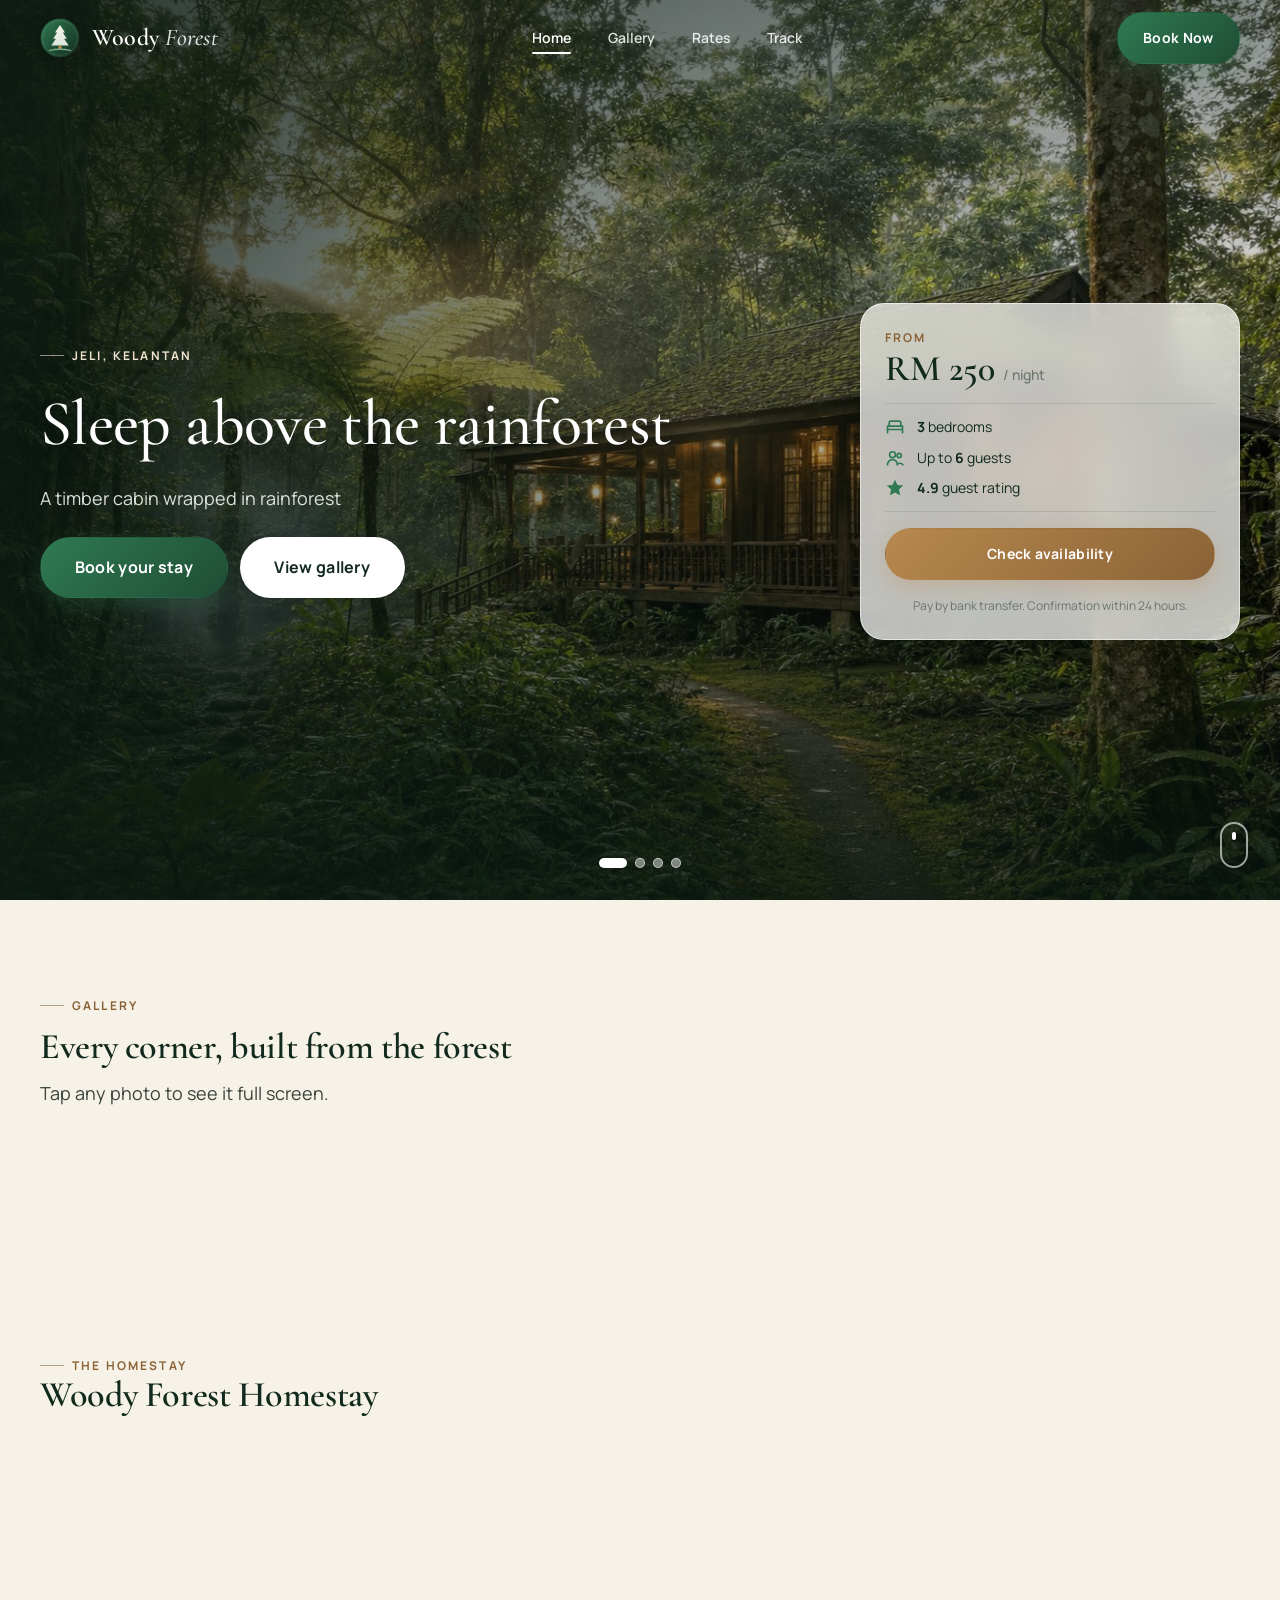
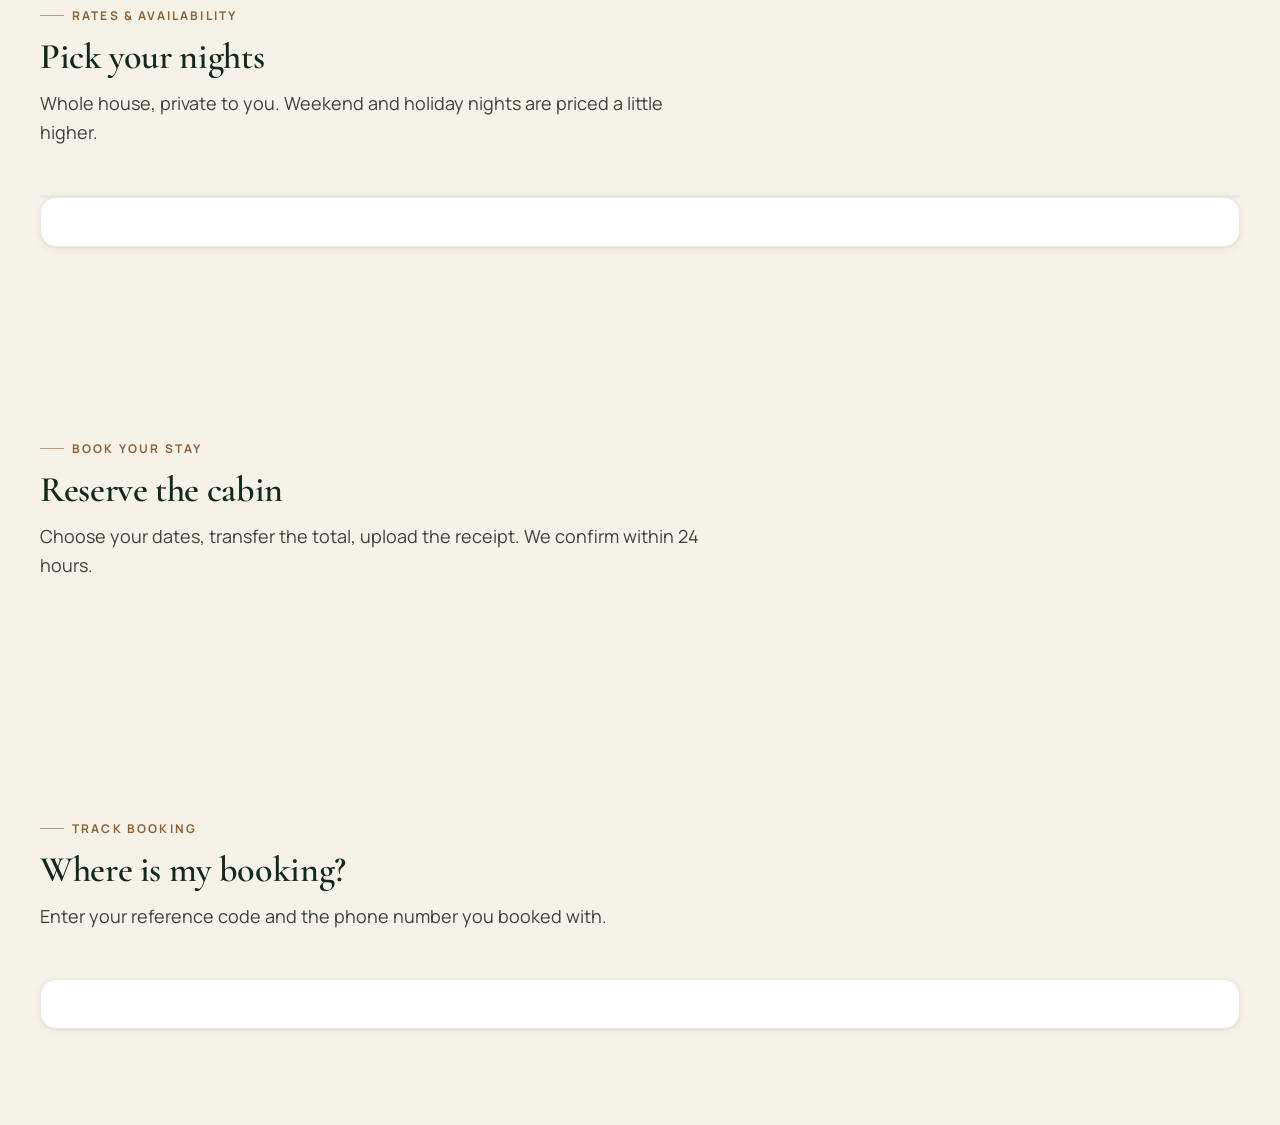
==== index.html @ ec8b4fab "[Phase 3/Task 1] Landing page shell - glass navbar, hero slider with Ken Burns crossfade, floating p" ====
<!DOCTYPE html>
<html lang="en">
<head>
  <meta charset="UTF-8">
  <meta name="viewport" content="width=device-width, initial-scale=1.0, viewport-fit=cover">
  <title>Woody Forest Homestay - A timber cabin wrapped in rainforest</title>
  <meta name="description" content="Private three-bedroom timber homestay in the Kelantan rainforest. Check rates and availability, book online and track your stay.">
  <meta name="theme-color" content="#122a1d">
  <link rel="icon" type="image/svg+xml" href="assets/img/favicon.svg">
  <link rel="preconnect" href="https://fonts.googleapis.com">
  <link rel="preconnect" href="https://fonts.gstatic.com" crossorigin>
  <link href="https://fonts.googleapis.com/css2?family=Cormorant+Garamond:ital,wght@0,500;0,600;0,700;1,500&family=Manrope:wght@400;500;600;700;800&display=swap" rel="stylesheet">
  <link rel="stylesheet" href="css/base.css">
  <link rel="stylesheet" href="css/landing.css">
</head>
<body class="landing">

  <!-- ============================================================ NAVBAR -->
  <header class="nav" id="nav">
    <div class="container nav__inner">
      <a class="brand" href="#home" aria-label="Woody Forest Homestay - home">
        <img class="brand__mark" src="assets/img/logo.svg" alt="" width="40" height="40">
        <span class="brand__text">Woody <em>Forest</em></span>
      </a>
      <nav class="nav__links" aria-label="Primary">
        <a href="#home" class="nav__link is-active">Home</a>
        <a href="#gallery" class="nav__link">Gallery</a>
        <a href="#rates" class="nav__link">Rates</a>
        <a href="#track" class="nav__link">Track</a>
      </nav>
      <a href="#book" class="btn btn--primary nav__cta">Book Now</a>
    </div>
  </header>

  <main>
    <!-- ============================================================ HERO -->
    <section class="hero" id="home">
      <div class="hero__slides" id="heroSlides" aria-hidden="true"></div>
      <div class="hero__shade"></div>

      <div class="container hero__inner">
        <div class="hero__copy">
          <span class="eyebrow eyebrow--light reveal" style="--i:0">Jeli, Kelantan</span>
          <h1 class="display hero__title reveal" style="--i:1" id="heroTitle">Sleep above the rainforest</h1>
          <p class="hero__lead reveal" style="--i:2" id="heroTagline">A timber cabin wrapped in rainforest</p>
          <div class="hero__actions reveal" style="--i:3">
            <a href="#book" class="btn btn--primary btn--lg">Book your stay</a>
            <a href="#gallery" class="btn btn--light btn--lg">View gallery</a>
          </div>
        </div>

        <aside class="price-card glass reveal reveal--right" style="--i:3" aria-label="Rates summary">
          <div class="price-card__top">
            <span class="price-card__from">From</span>
            <div class="price"><span id="priceFrom">RM 250</span> <small>/ night</small></div>
          </div>
          <ul class="price-card__facts">
            <li>
              <svg viewBox="0 0 24 24" fill="none" stroke="currentColor" stroke-width="2" stroke-linecap="round"><path d="M3 11h18M5 11V7a2 2 0 0 1 2-2h10a2 2 0 0 1 2 2v4M3 11v8m18-8v8M3 15h18"/></svg>
              <span><strong id="factBedrooms">3</strong> bedrooms</span>
            </li>
            <li>
              <svg viewBox="0 0 24 24" fill="none" stroke="currentColor" stroke-width="2" stroke-linecap="round"><circle cx="9" cy="8" r="3.5"/><circle cx="17" cy="9" r="2.5"/><path d="M3 20a6 6 0 0 1 12 0M14.5 20a4.5 4.5 0 0 1 7 0"/></svg>
              <span>Up to <strong id="factGuests">6</strong> guests</span>
            </li>
            <li>
              <svg viewBox="0 0 24 24" fill="currentColor"><path d="m12 2 2.9 6.3 6.9.8-5.1 4.7 1.4 6.8L12 17.3 5.9 20.6l1.4-6.8L2.2 9.1l6.9-.8L12 2z"/></svg>
              <span><strong>4.9</strong> guest rating</span>
            </li>
          </ul>
          <a href="#book" class="btn btn--wood btn--block">Check availability</a>
          <p class="price-card__note">Pay by bank transfer. Confirmation within 24 hours.</p>
        </aside>
      </div>

      <div class="hero__dots" id="heroDots" role="tablist" aria-label="Hero photos"></div>
      <a href="#gallery" class="hero__scroll" aria-label="Scroll to gallery">
        <span></span>
      </a>
    </section>

    <!-- ============================================================ GALLERY -->
    <section class="section gallery" id="gallery">
      <div class="container">
        <div class="section-head reveal">
          <span class="eyebrow">Gallery</span>
          <h2 class="h2">Every corner, built from the forest</h2>
          <p class="lead">Tap any photo to see it full screen.</p>
        </div>
        <div class="gallery__grid" id="galleryGrid"></div>
      </div>
    </section>

    <!-- ============================================================ ABOUT -->
    <section class="section about" id="about">
      <div class="container about__inner">
        <div class="about__copy reveal reveal--left">
          <span class="eyebrow">The homestay</span>
          <h2 class="h2" id="aboutTitle">Woody Forest Homestay</h2>
          <p class="lead" id="aboutText"></p>
          <p class="about__address muted" id="aboutAddress"></p>
        </div>
        <ul class="amenities reveal reveal--right" id="amenityList"></ul>
      </div>
    </section>

    <!-- ============================================================ RATES -->
    <section class="section rates" id="rates">
      <div class="container">
        <div class="section-head reveal">
          <span class="eyebrow">Rates &amp; availability</span>
          <h2 class="h2">Pick your nights</h2>
          <p class="lead">Whole house, private to you. Weekend and holiday nights are priced a little higher.</p>
        </div>
        <div class="rates__grid">
          <div class="calendar card reveal" id="calendar"></div>
          <div class="rate-card card card--pad reveal reveal--right" id="rateCard"></div>
        </div>
      </div>
    </section>

    <!-- ============================================================ BOOK -->
    <section class="section book" id="book">
      <div class="container">
        <div class="section-head reveal">
          <span class="eyebrow">Book your stay</span>
          <h2 class="h2">Reserve the cabin</h2>
          <p class="lead">Choose your dates, transfer the total, upload the receipt. We confirm within 24 hours.</p>
        </div>
        <div class="book__grid" id="bookGrid"></div>
      </div>
    </section>

    <!-- ============================================================ TRACK -->
    <section class="section track" id="track">
      <div class="container">
        <div class="section-head reveal">
          <span class="eyebrow">Track booking</span>
          <h2 class="h2">Where is my booking?</h2>
          <p class="lead">Enter your reference code and the phone number you booked with.</p>
        </div>
        <div class="track__panel card card--pad reveal" id="trackPanel"></div>
      </div>
    </section>
  </main>

  <!-- ============================================================ FOOTER -->
  <footer class="footer" id="contact">
    <div class="container footer__inner" id="footerInner"></div>
  </footer>

  <!-- ============================================================ MOBILE BOTTOM NAV -->
  <nav class="bottom-nav" id="bottomNav" aria-label="Mobile">
    <a href="#home" class="bottom-nav__item is-active">
      <svg viewBox="0 0 24 24" fill="none" stroke="currentColor" stroke-width="2" stroke-linecap="round" stroke-linejoin="round"><path d="M3 11.5 12 4l9 7.5V20a1 1 0 0 1-1 1h-5v-6H9v6H4a1 1 0 0 1-1-1z"/></svg>
      <span>Home</span>
    </a>
    <a href="#gallery" class="bottom-nav__item">
      <svg viewBox="0 0 24 24" fill="none" stroke="currentColor" stroke-width="2" stroke-linecap="round" stroke-linejoin="round"><rect x="3" y="4" width="18" height="16" rx="2"/><circle cx="9" cy="10" r="2"/><path d="m21 16-5-5-8 8"/></svg>
      <span>Gallery</span>
    </a>
    <a href="#book" class="bottom-nav__item">
      <svg viewBox="0 0 24 24" fill="none" stroke="currentColor" stroke-width="2" stroke-linecap="round" stroke-linejoin="round"><rect x="3" y="5" width="18" height="16" rx="2"/><path d="M3 10h18M8 3v4m8-4v4"/></svg>
      <span>Book</span>
    </a>
    <a href="#track" class="bottom-nav__item">
      <svg viewBox="0 0 24 24" fill="none" stroke="currentColor" stroke-width="2" stroke-linecap="round" stroke-linejoin="round"><circle cx="11" cy="11" r="7"/><path d="m20 20-3.5-3.5"/></svg>
      <span>Track</span>
    </a>
    <span class="bottom-nav__pill" id="bottomNavPill" aria-hidden="true"></span>
  </nav>

  <!-- ============================================================ LIGHTBOX -->
  <div class="lightbox" id="lightbox" aria-hidden="true">
    <button class="lightbox__close btn btn--icon btn--light" data-lightbox-close aria-label="Close">
      <svg viewBox="0 0 24 24" fill="none" stroke="currentColor" stroke-width="2.2" stroke-linecap="round"><path d="M6 6l12 12M18 6 6 18"/></svg>
    </button>
    <button class="lightbox__nav lightbox__nav--prev" data-lightbox-prev aria-label="Previous photo">
      <svg viewBox="0 0 24 24" fill="none" stroke="currentColor" stroke-width="2.2" stroke-linecap="round"><path d="m15 5-7 7 7 7"/></svg>
    </button>
    <figure class="lightbox__figure">
      <img id="lightboxImg" src="" alt="">
      <figcaption id="lightboxCaption"></figcaption>
    </figure>
    <button class="lightbox__nav lightbox__nav--next" data-lightbox-next aria-label="Next photo">
      <svg viewBox="0 0 24 24" fill="none" stroke="currentColor" stroke-width="2.2" stroke-linecap="round"><path d="m9 5 7 7-7 7"/></svg>
    </button>
  </div>

  <script src="js/ui.js"></script>
  <script src="js/store.js"></script>
  <script src="js/landing.js"></script>
</body>
</html>
---- css/base.css ----
/* ==========================================================================
   Woody Forest Homestay - base.css
   Design tokens, reset, typography, shared components, motion system.
   Loaded by every page before landing.css / admin.css.
   ========================================================================== */

/* --------------------------------------------------------------------------
   1. Tokens
   -------------------------------------------------------------------------- */
:root {
  /* palette */
  --forest-950: #0b1a12;
  --forest-900: #122a1d;
  --forest-800: #183826;
  --forest-700: #1f4d35;
  --forest-500: #2f7a52;
  --forest-300: #5fa57e;
  --moss: #7fa98a;
  --moss-soft: #d9e6dc;
  --wood: #b8894f;
  --wood-dark: #8a6236;
  --wood-soft: #f0e3cf;
  --cream: #f7f2e8;
  --cream-dark: #ece4d3;
  --sand: #fbf8f1;
  --ink: #1b1f1c;
  --ink-soft: #3a423d;
  --muted: #6b7570;
  --line: rgba(27, 31, 28, 0.1);
  --white: #ffffff;

  --success: #2f7a52;
  --success-soft: #dcefe3;
  --warning: #c98a17;
  --warning-soft: #fbefd3;
  --danger: #b9402f;
  --danger-soft: #f8dcd7;
  --info: #3b6fb5;
  --info-soft: #dde8f7;

  /* type */
  --font-display: "Cormorant Garamond", "Times New Roman", serif;
  --font-body: "Manrope", "Segoe UI", system-ui, sans-serif;
  --text-xs: 0.75rem;
  --text-sm: 0.875rem;
  --text-base: 1rem;
  --text-lg: 1.125rem;
  --text-xl: 1.375rem;
  --text-2xl: 1.75rem;
  --text-3xl: 2.25rem;
  --text-4xl: 3rem;
  --text-5xl: 4rem;

  /* spacing + shape */
  --space-1: 0.25rem;
  --space-2: 0.5rem;
  --space-3: 0.75rem;
  --space-4: 1rem;
  --space-5: 1.5rem;
  --space-6: 2rem;
  --space-8: 3rem;
  --space-10: 4rem;
  --space-12: 6rem;
  --radius-sm: 10px;
  --radius: 16px;
  --radius-lg: 24px;
  --radius-pill: 999px;

  /* elevation */
  --shadow-sm: 0 1px 2px rgba(11, 26, 18, 0.06), 0 2px 8px rgba(11, 26, 18, 0.06);
  --shadow-md: 0 4px 12px rgba(11, 26, 18, 0.08), 0 12px 32px rgba(11, 26, 18, 0.1);
  --shadow-lg: 0 12px 24px rgba(11, 26, 18, 0.12), 0 28px 64px rgba(11, 26, 18, 0.16);
  --shadow-glow: 0 0 0 4px rgba(47, 122, 82, 0.18);

  /* motion */
  --ease-out: cubic-bezier(0.22, 1, 0.36, 1);
  --ease-in-out: cubic-bezier(0.65, 0, 0.35, 1);
  --dur-fast: 160ms;
  --dur: 320ms;
  --dur-slow: 640ms;

  /* layout */
  --container: 1200px;
  --nav-h: 76px;
  --bottom-nav-h: 68px;
}

/* --------------------------------------------------------------------------
   2. Reset
   -------------------------------------------------------------------------- */
*,
*::before,
*::after {
  box-sizing: border-box;
}

html {
  -webkit-text-size-adjust: 100%;
  scroll-behavior: smooth;
}

body {
  margin: 0;
  font-family: var(--font-body);
  font-size: var(--text-base);
  line-height: 1.6;
  color: var(--ink);
  background: var(--cream);
  -webkit-font-smoothing: antialiased;
  text-rendering: optimizeLegibility;
}

img,
svg,
video,
canvas {
  display: block;
  max-width: 100%;
}

button,
input,
select,
textarea {
  font: inherit;
  color: inherit;
}

button {
  cursor: pointer;
  background: none;
  border: 0;
  padding: 0;
}

a {
  color: inherit;
  text-decoration: none;
}

ul,
ol {
  margin: 0;
  padding: 0;
  list-style: none;
}

h1,
h2,
h3,
h4,
p {
  margin: 0;
}

:focus-visible {
  outline: 2px solid var(--forest-500);
  outline-offset: 3px;
  border-radius: 4px;
}

::selection {
  background: var(--forest-500);
  color: var(--white);
}

/* --------------------------------------------------------------------------
   3. Typography
   -------------------------------------------------------------------------- */
.display,
.h1,
.h2,
.h3 {
  font-family: var(--font-display);
  font-weight: 600;
  line-height: 1.1;
  letter-spacing: -0.01em;
  color: var(--forest-900);
}

.display {
  font-size: clamp(2.75rem, 6vw, var(--text-5xl));
  font-weight: 500;
}

.h1 {
  font-size: clamp(2.25rem, 4.5vw, var(--text-4xl));
}

.h2 {
  font-size: clamp(1.9rem, 3.2vw, var(--text-3xl));
}

.h3 {
  font-size: var(--text-xl);
}

.eyebrow {
  display: inline-flex;
  align-items: center;
  gap: var(--space-2);
  font-size: var(--text-xs);
  font-weight: 700;
  letter-spacing: 0.18em;
  text-transform: uppercase;
  color: var(--wood-dark);
}

.eyebrow::before {
  content: "";
  width: 24px;
  height: 1px;
  background: currentColor;
  opacity: 0.6;
}

.lead {
  font-size: var(--text-lg);
  color: var(--ink-soft);
  max-width: 60ch;
}

.muted {
  color: var(--muted);
}

.small {
  font-size: var(--text-sm);
}

.price {
  font-family: var(--font-display);
  font-weight: 600;
  font-size: var(--text-3xl);
  line-height: 1;
  color: var(--forest-900);
}

.price small {
  font-family: var(--font-body);
  font-size: var(--text-sm);
  font-weight: 500;
  color: var(--muted);
}

/* --------------------------------------------------------------------------
   4. Layout helpers
   -------------------------------------------------------------------------- */
.container {
  width: min(100% - 2 * var(--space-5), var(--container));
  margin-inline: auto;
}

.section {
  padding-block: clamp(var(--space-10), 9vw, var(--space-12));
}

.section-head {
  display: flex;
  flex-direction: column;
  gap: var(--space-3);
  margin-bottom: var(--space-8);
}

.flex {
  display: flex;
}

.items-center {
  align-items: center;
}

.justify-between {
  justify-content: space-between;
}

.wrap {
  flex-wrap: wrap;
}

.gap-2 {
  gap: var(--space-2);
}

.gap-3 {
  gap: var(--space-3);
}

.gap-4 {
  gap: var(--space-4);
}

.grid {
  display: grid;
}

.stack {
  display: flex;
  flex-direction: column;
  gap: var(--space-4);
}

.mt-2 { margin-top: var(--space-2); }
.mt-4 { margin-top: var(--space-4); }
.mt-6 { margin-top: var(--space-6); }
.mb-4 { margin-bottom: var(--space-4); }
.text-center { text-align: center; }
.hidden { display: none !important; }
.sr-only {
  position: absolute;
  width: 1px;
  height: 1px;
  padding: 0;
  margin: -1px;
  overflow: hidden;
  clip: rect(0, 0, 0, 0);
  white-space: nowrap;
  border: 0;
}

/* --------------------------------------------------------------------------
   5. Surfaces
   -------------------------------------------------------------------------- */
.card {
  background: var(--white);
  border-radius: var(--radius);
  box-shadow: var(--shadow-sm);
  border: 1px solid var(--line);
  transition: transform var(--dur) var(--ease-out), box-shadow var(--dur) var(--ease-out);
}

.card--pad {
  padding: var(--space-5);
}

.card--hover:hover {
  transform: translateY(-4px);
  box-shadow: var(--shadow-md);
}

.glass {
  background: rgba(255, 255, 255, 0.72);
  -webkit-backdrop-filter: blur(18px) saturate(1.4);
  backdrop-filter: blur(18px) saturate(1.4);
  border: 1px solid rgba(255, 255, 255, 0.6);
  box-shadow: var(--shadow-md);
}

.glass--dark {
  background: rgba(11, 26, 18, 0.55);
  border-color: rgba(255, 255, 255, 0.12);
  color: var(--white);
}

.divider {
  height: 1px;
  background: var(--line);
  border: 0;
  margin: var(--space-5) 0;
}

/* --------------------------------------------------------------------------
   6. Buttons
   -------------------------------------------------------------------------- */
.btn {
  position: relative;
  display: inline-flex;
  align-items: center;
  justify-content: center;
  gap: var(--space-2);
  padding: 0.85rem 1.6rem;
  border-radius: var(--radius-pill);
  font-weight: 700;
  font-size: var(--text-sm);
  letter-spacing: 0.02em;
  white-space: nowrap;
  border: 1px solid transparent;
  transition: transform var(--dur-fast) var(--ease-out), box-shadow var(--dur) var(--ease-out),
    background-color var(--dur-fast), color var(--dur-fast), border-color var(--dur-fast);
  overflow: hidden;
}

.btn svg {
  width: 18px;
  height: 18px;
  flex: none;
}

.btn:active {
  transform: scale(0.97);
}

.btn:disabled,
.btn[aria-disabled="true"] {
  opacity: 0.55;
  cursor: not-allowed;
  transform: none;
}

.btn--primary {
  background: linear-gradient(135deg, var(--forest-500), var(--forest-700));
  color: var(--white);
  box-shadow: 0 8px 20px rgba(47, 122, 82, 0.28);
}

.btn--primary::after {
  content: "";
  position: absolute;
  inset: 0;
  background: linear-gradient(120deg, transparent 30%, rgba(255, 255, 255, 0.28) 50%, transparent 70%);
  transform: translateX(-120%);
  transition: transform var(--dur-slow) var(--ease-out);
}

.btn--primary:hover {
  box-shadow: 0 12px 28px rgba(47, 122, 82, 0.38);
  transform: translateY(-1px);
}

.btn--primary:hover::after {
  transform: translateX(120%);
}

.btn--wood {
  background: linear-gradient(135deg, var(--wood), var(--wood-dark));
  color: var(--white);
  box-shadow: 0 8px 20px rgba(184, 137, 79, 0.3);
}

.btn--wood:hover {
  transform: translateY(-1px);
  box-shadow: 0 12px 28px rgba(184, 137, 79, 0.4);
}

.btn--outline {
  border-color: var(--forest-700);
  color: var(--forest-700);
  background: transparent;
}

.btn--outline:hover {
  background: var(--forest-700);
  color: var(--white);
}

.btn--ghost {
  color: var(--forest-900);
  background: transparent;
}

.btn--ghost:hover {
  background: rgba(31, 77, 53, 0.08);
}

.btn--light {
  background: var(--white);
  color: var(--forest-900);
  box-shadow: var(--shadow-sm);
}

.btn--light:hover {
  box-shadow: var(--shadow-md);
  transform: translateY(-1px);
}

.btn--danger {
  background: var(--danger);
  color: var(--white);
}

.btn--danger:hover {
  background: #a0352a;
}

.btn--sm {
  padding: 0.5rem 1rem;
  font-size: var(--text-xs);
}

.btn--lg {
  padding: 1.05rem 2.1rem;
  font-size: var(--text-base);
}

.btn--block {
  width: 100%;
}

.btn--icon {
  width: 42px;
  height: 42px;
  padding: 0;
  border-radius: 50%;
}

/* --------------------------------------------------------------------------
   7. Forms
   -------------------------------------------------------------------------- */
.field {
  display: flex;
  flex-direction: column;
  gap: var(--space-2);
}

.label {
  font-size: var(--text-sm);
  font-weight: 700;
  color: var(--ink-soft);
}

.label .optional {
  font-weight: 500;
  color: var(--muted);
}

.input,
.select,
.textarea {
  width: 100%;
  padding: 0.8rem 1rem;
  border-radius: var(--radius-sm);
  border: 1px solid rgba(27, 31, 28, 0.16);
  background: var(--white);
  transition: border-color var(--dur-fast), box-shadow var(--dur-fast);
}

.input::placeholder,
.textarea::placeholder {
  color: #9aa39e;
}

.input:hover,
.select:hover,
.textarea:hover {
  border-color: rgba(27, 31, 28, 0.3);
}

.input:focus,
.select:focus,
.textarea:focus {
  outline: none;
  border-color: var(--forest-500);
  box-shadow: var(--shadow-glow);
}

.input.is-invalid,
.select.is-invalid,
.textarea.is-invalid {
  border-color: var(--danger);
  box-shadow: 0 0 0 4px rgba(185, 64, 47, 0.14);
}

.select {
  appearance: none;
  background-image: url("data:image/svg+xml,%3Csvg xmlns='http://www.w3.org/2000/svg' width='16' height='16' fill='none' stroke='%236b7570' stroke-width='2' viewBox='0 0 24 24'%3E%3Cpath d='m6 9 6 6 6-6'/%3E%3C/svg%3E");
  background-repeat: no-repeat;
  background-position: right 0.9rem center;
  padding-right: 2.5rem;
}

.textarea {
  min-height: 110px;
  resize: vertical;
}

.hint {
  font-size: var(--text-xs);
  color: var(--muted);
}

.error-text {
  font-size: var(--text-xs);
  color: var(--danger);
  font-weight: 600;
}

.checkbox {
  display: inline-flex;
  align-items: center;
  gap: var(--space-2);
  font-size: var(--text-sm);
  cursor: pointer;
}

.checkbox input {
  width: 18px;
  height: 18px;
  accent-color: var(--forest-500);
}

.form-grid {
  display: grid;
  gap: var(--space-4);
  grid-template-columns: repeat(auto-fit, minmax(220px, 1fr));
}

/* --------------------------------------------------------------------------
   8. Chips, badges, status
   -------------------------------------------------------------------------- */
.chip {
  display: inline-flex;
  align-items: center;
  gap: var(--space-2);
  padding: 0.35rem 0.8rem;
  border-radius: var(--radius-pill);
  font-size: var(--text-xs);
  font-weight: 700;
  letter-spacing: 0.04em;
  background: var(--cream-dark);
  color: var(--ink-soft);
}

.chip svg {
  width: 14px;
  height: 14px;
}

.chip--success { background: var(--success-soft); color: var(--success); }
.chip--warning { background: var(--warning-soft); color: var(--warning); }
.chip--danger  { background: var(--danger-soft);  color: var(--danger); }
.chip--info    { background: var(--info-soft);    color: var(--info); }
.chip--muted   { background: var(--cream-dark);   color: var(--muted); }
.chip--forest  { background: var(--forest-900);   color: var(--white); }

.status {
  display: inline-flex;
  align-items: center;
  gap: 0.4rem;
  padding: 0.3rem 0.7rem;
  border-radius: var(--radius-pill);
  font-size: var(--text-xs);
  font-weight: 700;
  text-transform: uppercase;
  letter-spacing: 0.06em;
}

.status::before {
  content: "";
  width: 7px;
  height: 7px;
  border-radius: 50%;
  background: currentColor;
}

.status--PENDING   { background: var(--warning-soft); color: var(--warning); }
.status--CONFIRMED { background: var(--success-soft); color: var(--success); }
.status--COMPLETED { background: var(--info-soft);    color: var(--info); }
.status--REJECTED  { background: var(--danger-soft);  color: var(--danger); }
.status--CANCELLED { background: var(--cream-dark);   color: var(--muted); }

/* --------------------------------------------------------------------------
   9. Toasts
   -------------------------------------------------------------------------- */
.toast-stack {
  position: fixed;
  left: 50%;
  bottom: calc(var(--space-5) + env(safe-area-inset-bottom));
  transform: translateX(-50%);
  display: flex;
  flex-direction: column;
  gap: var(--space-2);
  z-index: 1000;
  width: min(92vw, 420px);
  pointer-events: none;
}

.toast {
  pointer-events: auto;
  display: flex;
  align-items: center;
  gap: var(--space-3);
  padding: 0.85rem 1.1rem;
  border-radius: var(--radius);
  background: var(--forest-900);
  color: var(--white);
  box-shadow: var(--shadow-lg);
  font-size: var(--text-sm);
  font-weight: 600;
  animation: toast-in var(--dur) var(--ease-out);
}

.toast svg {
  width: 20px;
  height: 20px;
  flex: none;
}

.toast--success { background: var(--forest-700); }
.toast--error   { background: var(--danger); }
.toast--warning { background: var(--warning); }

.toast.is-leaving {
  animation: toast-out var(--dur) var(--ease-in-out) forwards;
}

/* --------------------------------------------------------------------------
   10. Modal
   -------------------------------------------------------------------------- */
.modal-backdrop {
  position: fixed;
  inset: 0;
  z-index: 900;
  display: grid;
  place-items: center;
  padding: var(--space-4);
  background: rgba(11, 26, 18, 0.55);
  -webkit-backdrop-filter: blur(6px);
  backdrop-filter: blur(6px);
  opacity: 0;
  visibility: hidden;
  transition: opacity var(--dur) var(--ease-out), visibility 0s linear var(--dur);
}

.modal-backdrop.is-open {
  opacity: 1;
  visibility: visible;
  transition-delay: 0s;
}

.modal {
  width: min(100%, 640px);
  max-height: min(90vh, 900px);
  overflow: auto;
  background: var(--white);
  border-radius: var(--radius-lg);
  box-shadow: var(--shadow-lg);
  transform: translateY(24px) scale(0.98);
  opacity: 0;
  transition: transform var(--dur) var(--ease-out), opacity var(--dur) var(--ease-out);
}

.modal-backdrop.is-open .modal {
  transform: none;
  opacity: 1;
}

.modal--wide {
  width: min(100%, 880px);
}

.modal__head {
  display: flex;
  align-items: center;
  justify-content: space-between;
  gap: var(--space-4);
  padding: var(--space-5) var(--space-5) var(--space-3);
}

.modal__body {
  padding: 0 var(--space-5) var(--space-5);
}

.modal__foot {
  display: flex;
  flex-wrap: wrap;
  justify-content: flex-end;
  gap: var(--space-3);
  padding: var(--space-4) var(--space-5);
  border-top: 1px solid var(--line);
  background: var(--sand);
  border-radius: 0 0 var(--radius-lg) var(--radius-lg);
}

body.modal-open {
  overflow: hidden;
}

/* --------------------------------------------------------------------------
   11. Tables
   -------------------------------------------------------------------------- */
.table-wrap {
  overflow-x: auto;
  border-radius: var(--radius);
  border: 1px solid var(--line);
  background: var(--white);
}

.table {
  width: 100%;
  border-collapse: collapse;
  font-size: var(--text-sm);
}

.table th,
.table td {
  padding: 0.9rem 1rem;
  text-align: left;
  vertical-align: middle;
}

.table thead th {
  font-size: var(--text-xs);
  font-weight: 700;
  letter-spacing: 0.08em;
  text-transform: uppercase;
  color: var(--muted);
  background: var(--sand);
  border-bottom: 1px solid var(--line);
}

.table tbody tr {
  border-bottom: 1px solid var(--line);
  transition: background-color var(--dur-fast);
}

.table tbody tr:last-child {
  border-bottom: 0;
}

.table tbody tr:hover {
  background: rgba(47, 122, 82, 0.05);
}

.table .num {
  text-align: right;
  font-variant-numeric: tabular-nums;
}

/* --------------------------------------------------------------------------
   12. Empty state + skeleton
   -------------------------------------------------------------------------- */
.empty {
  display: flex;
  flex-direction: column;
  align-items: center;
  gap: var(--space-3);
  padding: var(--space-8) var(--space-4);
  text-align: center;
  color: var(--muted);
}

.empty svg {
  width: 48px;
  height: 48px;
  opacity: 0.5;
}

.skeleton {
  position: relative;
  overflow: hidden;
  background: var(--cream-dark);
  border-radius: var(--radius-sm);
}

.skeleton::after {
  content: "";
  position: absolute;
  inset: 0;
  background: linear-gradient(90deg, transparent, rgba(255, 255, 255, 0.6), transparent);
  animation: shimmer 1.4s infinite;
}

/* --------------------------------------------------------------------------
   13. Motion system
   -------------------------------------------------------------------------- */
@keyframes fade-up {
  from { opacity: 0; transform: translateY(24px); }
  to   { opacity: 1; transform: none; }
}

@keyframes fade-in {
  from { opacity: 0; }
  to   { opacity: 1; }
}

@keyframes scale-in {
  from { opacity: 0; transform: scale(0.92); }
  to   { opacity: 1; transform: none; }
}

@keyframes slide-in-right {
  from { opacity: 0; transform: translateX(32px); }
  to   { opacity: 1; transform: none; }
}

@keyframes ken-burns {
  from { transform: scale(1) translate(0, 0); }
  to   { transform: scale(1.1) translate(-1.5%, -1%); }
}

@keyframes shimmer {
  from { transform: translateX(-100%); }
  to   { transform: translateX(100%); }
}

@keyframes shake {
  0%, 100% { transform: translateX(0); }
  20%      { transform: translateX(-8px); }
  40%      { transform: translateX(8px); }
  60%      { transform: translateX(-5px); }
  80%      { transform: translateX(5px); }
}

@keyframes pop-check {
  0%   { transform: scale(0.4); opacity: 0; }
  60%  { transform: scale(1.15); opacity: 1; }
  100% { transform: scale(1); }
}

@keyframes draw-check {
  to { stroke-dashoffset: 0; }
}

@keyframes float {
  0%, 100% { transform: translateY(0); }
  50%      { transform: translateY(-8px); }
}

@keyframes toast-in {
  from { opacity: 0; transform: translateY(16px) scale(0.96); }
  to   { opacity: 1; transform: none; }
}

@keyframes toast-out {
  to { opacity: 0; transform: translateY(8px) scale(0.96); }
}

@keyframes pulse-ring {
  0%   { box-shadow: 0 0 0 0 rgba(47, 122, 82, 0.45); }
  100% { box-shadow: 0 0 0 14px rgba(47, 122, 82, 0); }
}

/* scroll reveal - add .reveal to any element; ui.js flips .is-visible once in view.
   Stagger siblings with style="--i: n" */
.reveal {
  opacity: 0;
  transform: translateY(28px);
  transition: opacity var(--dur-slow) var(--ease-out), transform var(--dur-slow) var(--ease-out);
  transition-delay: calc(var(--i, 0) * 90ms);
  will-change: opacity, transform;
}

.reveal--left  { transform: translateX(-32px); }
.reveal--right { transform: translateX(32px); }
.reveal--scale { transform: scale(0.94); }

.reveal.is-visible {
  opacity: 1;
  transform: none;
}

.shake {
  animation: shake 420ms var(--ease-in-out);
}

.pop-check {
  animation: pop-check var(--dur-slow) var(--ease-out) both;
}

.float {
  animation: float 5s var(--ease-in-out) infinite;
}

.pulse-ring {
  animation: pulse-ring 1.6s var(--ease-out) infinite;
}

/* view transitions (admin routes, tab panels) */
.view-enter {
  animation: fade-up var(--dur) var(--ease-out) both;
}

/* --------------------------------------------------------------------------
   14. Reduced motion - everything above becomes instant
   -------------------------------------------------------------------------- */
@media (prefers-reduced-motion: reduce) {
  html {
    scroll-behavior: auto;
  }

  *,
  *::before,
  *::after {
    animation-duration: 0.001ms !important;
    animation-iteration-count: 1 !important;
    transition-duration: 0.001ms !important;
    transition-delay: 0ms !important;
  }

  .reveal {
    opacity: 1;
    transform: none;
  }
}
---- css/landing.css ----
/* ==========================================================================
   Woody Forest Homestay - landing.css
   Guest-facing page: navbar, hero, gallery, about, rates, booking, tracker,
   footer, lightbox, mobile bottom navigation.
   ========================================================================== */

body.landing {
  background: var(--cream);
}

/* --------------------------------------------------------------------------
   Navbar - transparent over the hero, glass once scrolled
   -------------------------------------------------------------------------- */
.nav {
  position: fixed;
  inset: 0 0 auto 0;
  z-index: 100;
  height: var(--nav-h);
  display: flex;
  align-items: center;
  color: var(--white);
  transition: background-color var(--dur) var(--ease-out), color var(--dur) var(--ease-out),
    box-shadow var(--dur) var(--ease-out), height var(--dur) var(--ease-out);
}

.nav__inner {
  display: flex;
  align-items: center;
  justify-content: space-between;
  gap: var(--space-5);
}

.nav.is-scrolled {
  height: 64px;
  color: var(--forest-900);
  background: rgba(247, 242, 232, 0.82);
  -webkit-backdrop-filter: blur(18px) saturate(1.4);
  backdrop-filter: blur(18px) saturate(1.4);
  box-shadow: 0 1px 0 rgba(27, 31, 28, 0.06), 0 10px 30px rgba(11, 26, 18, 0.08);
}

.brand {
  display: inline-flex;
  align-items: center;
  gap: var(--space-3);
  font-family: var(--font-display);
  font-size: 1.5rem;
  font-weight: 600;
  letter-spacing: 0.01em;
  line-height: 1;
}

.brand__mark {
  width: 40px;
  height: 40px;
  filter: drop-shadow(0 4px 10px rgba(0, 0, 0, 0.25));
  transition: transform var(--dur) var(--ease-out);
}

.brand:hover .brand__mark {
  transform: rotate(-8deg) scale(1.05);
}

.brand__text em {
  font-style: italic;
  font-weight: 500;
  opacity: 0.85;
}

.nav__links {
  display: flex;
  gap: var(--space-2);
}

.nav__link {
  position: relative;
  padding: 0.5rem 0.9rem;
  font-size: var(--text-sm);
  font-weight: 600;
  opacity: 0.85;
  transition: opacity var(--dur-fast);
}

.nav__link::after {
  content: "";
  position: absolute;
  left: 0.9rem;
  right: 0.9rem;
  bottom: 0.2rem;
  height: 2px;
  border-radius: 2px;
  background: currentColor;
  transform: scaleX(0);
  transform-origin: left;
  transition: transform var(--dur) var(--ease-out);
}

.nav__link:hover,
.nav__link.is-active {
  opacity: 1;
}

.nav__link.is-active::after {
  transform: scaleX(1);
}

.nav__cta {
  flex: none;
}

@media (max-width: 767px) {
  .nav__links,
  .nav__cta {
    display: none;
  }

  .nav {
    height: 64px;
  }
}

/* --------------------------------------------------------------------------
   Hero
   -------------------------------------------------------------------------- */
.hero {
  position: relative;
  min-height: 100svh;
  display: flex;
  align-items: center;
  overflow: hidden;
  background: var(--forest-900);
  color: var(--white);
  isolation: isolate;
}

.hero__slides {
  position: absolute;
  inset: 0;
  z-index: -2;
}

.hero__slide {
  position: absolute;
  inset: 0;
  background-size: cover;
  background-position: center;
  opacity: 0;
  transform: scale(1);
  transition: opacity 1.6s var(--ease-in-out);
}

.hero__slide.is-active {
  opacity: 1;
  animation: ken-burns 9s linear forwards;
}

.hero__shade {
  position: absolute;
  inset: 0;
  z-index: -1;
  background:
    linear-gradient(90deg, rgba(11, 26, 18, 0.82) 0%, rgba(11, 26, 18, 0.45) 45%, rgba(11, 26, 18, 0.15) 100%),
    linear-gradient(180deg, rgba(11, 26, 18, 0.35) 0%, transparent 30%, transparent 70%, rgba(11, 26, 18, 0.65) 100%);
}

.hero__inner {
  display: grid;
  grid-template-columns: minmax(0, 1.4fr) minmax(300px, 380px);
  align-items: center;
  gap: var(--space-8);
  padding-top: calc(var(--nav-h) + var(--space-6));
  padding-bottom: var(--space-10);
}

.hero__copy {
  display: flex;
  flex-direction: column;
  gap: var(--space-5);
  max-width: 640px;
}

.eyebrow--light {
  color: var(--wood-soft);
}

.hero__title {
  color: var(--white);
  text-shadow: 0 6px 30px rgba(0, 0, 0, 0.35);
}

.hero__lead {
  font-size: var(--text-lg);
  color: rgba(255, 255, 255, 0.85);
  max-width: 48ch;
}

.hero__actions {
  display: flex;
  flex-wrap: wrap;
  gap: var(--space-3);
}

/* floating price card */
.price-card {
  border-radius: var(--radius-lg);
  padding: var(--space-5);
  color: var(--forest-900);
  display: flex;
  flex-direction: column;
  gap: var(--space-4);
  animation: float 7s var(--ease-in-out) infinite;
}

.price-card__top {
  display: flex;
  flex-direction: column;
  gap: var(--space-1);
}

.price-card__from {
  font-size: var(--text-xs);
  font-weight: 700;
  letter-spacing: 0.16em;
  text-transform: uppercase;
  color: var(--wood-dark);
}

.price-card__facts {
  display: flex;
  flex-direction: column;
  gap: var(--space-2);
  padding: var(--space-3) 0;
  border-top: 1px solid var(--line);
  border-bottom: 1px solid var(--line);
  font-size: var(--text-sm);
}

.price-card__facts li {
  display: flex;
  align-items: center;
  gap: var(--space-3);
}

.price-card__facts svg {
  width: 20px;
  height: 20px;
  color: var(--forest-500);
  flex: none;
}

.price-card__note {
  font-size: var(--text-xs);
  color: var(--muted);
  text-align: center;
}

/* dots + scroll cue */
.hero__dots {
  position: absolute;
  left: 50%;
  bottom: var(--space-6);
  transform: translateX(-50%);
  display: flex;
  gap: var(--space-2);
  z-index: 2;
}

.hero__dot {
  width: 10px;
  height: 10px;
  border-radius: 50%;
  background: rgba(255, 255, 255, 0.45);
  border: 1px solid rgba(255, 255, 255, 0.6);
  transition: transform var(--dur) var(--ease-out), background-color var(--dur), width var(--dur) var(--ease-out);
}

.hero__dot.is-active {
  width: 28px;
  border-radius: var(--radius-pill);
  background: var(--white);
}

.hero__scroll {
  position: absolute;
  right: var(--space-6);
  bottom: var(--space-6);
  width: 28px;
  height: 46px;
  border: 2px solid rgba(255, 255, 255, 0.6);
  border-radius: 16px;
  display: flex;
  justify-content: center;
  padding-top: 8px;
}

.hero__scroll span {
  width: 4px;
  height: 8px;
  border-radius: 2px;
  background: var(--white);
  animation: scroll-cue 1.8s var(--ease-in-out) infinite;
}

@keyframes scroll-cue {
  0%   { transform: translateY(0); opacity: 1; }
  70%  { transform: translateY(14px); opacity: 0; }
  100% { transform: translateY(0); opacity: 0; }
}

@media (max-width: 991px) {
  .hero__inner {
    grid-template-columns: 1fr;
    gap: var(--space-6);
  }

  .price-card {
    max-width: 440px;
    animation: none;
  }

  .hero__scroll {
    display: none;
  }
}

@media (max-width: 767px) {
  .hero {
    min-height: auto;
    padding-bottom: var(--space-6);
  }

  .hero__inner {
    padding-top: calc(64px + var(--space-6));
    padding-bottom: var(--space-8);
  }

  .hero__actions .btn {
    flex: 1 1 auto;
  }

  .price-card {
    max-width: none;
  }

  .hero__dots {
    bottom: var(--space-3);
  }
}

/* --------------------------------------------------------------------------
   Gallery (styled in Phase 3 / Task 2)
   -------------------------------------------------------------------------- */

/* --------------------------------------------------------------------------
   Lightbox (behaviour in Phase 3 / Task 2)
   -------------------------------------------------------------------------- */
.lightbox {
  position: fixed;
  inset: 0;
  z-index: 950;
  display: grid;
  place-items: center;
  background: rgba(11, 26, 18, 0.92);
  opacity: 0;
  visibility: hidden;
  transition: opacity var(--dur) var(--ease-out), visibility 0s linear var(--dur);
}

.lightbox.is-open {
  opacity: 1;
  visibility: visible;
  transition-delay: 0s;
}

/* --------------------------------------------------------------------------
   Mobile bottom navigation (behaviour in Phase 4)
   -------------------------------------------------------------------------- */
.bottom-nav {
  display: none;
}

@media (max-width: 767px) {
  .bottom-nav {
    position: fixed;
    left: var(--space-3);
    right: var(--space-3);
    bottom: calc(var(--space-3) + env(safe-area-inset-bottom));
    z-index: 100;
    height: var(--bottom-nav-h);
    display: grid;
    grid-template-columns: repeat(4, 1fr);
    align-items: center;
    padding: 6px;
    border-radius: var(--radius-lg);
    background: rgba(18, 42, 29, 0.92);
    -webkit-backdrop-filter: blur(18px);
    backdrop-filter: blur(18px);
    box-shadow: var(--shadow-lg);
    color: rgba(255, 255, 255, 0.7);
  }

  .bottom-nav__item {
    position: relative;
    z-index: 1;
    display: flex;
    flex-direction: column;
    align-items: center;
    gap: 3px;
    height: 100%;
    justify-content: center;
    font-size: 0.68rem;
    font-weight: 700;
    letter-spacing: 0.04em;
    transition: color var(--dur-fast);
  }

  .bottom-nav__item svg {
    width: 22px;
    height: 22px;
  }

  .bottom-nav__item.is-active {
    color: var(--white);
  }

  .bottom-nav__pill {
    position: absolute;
    top: 6px;
    bottom: 6px;
    left: 6px;
    width: calc((100% - 12px) / 4);
    border-radius: 18px;
    background: var(--forest-500);
    transition: transform var(--dur) var(--ease-out);
  }

  body.landing {
    padding-bottom: calc(var(--bottom-nav-h) + var(--space-6));
  }
}
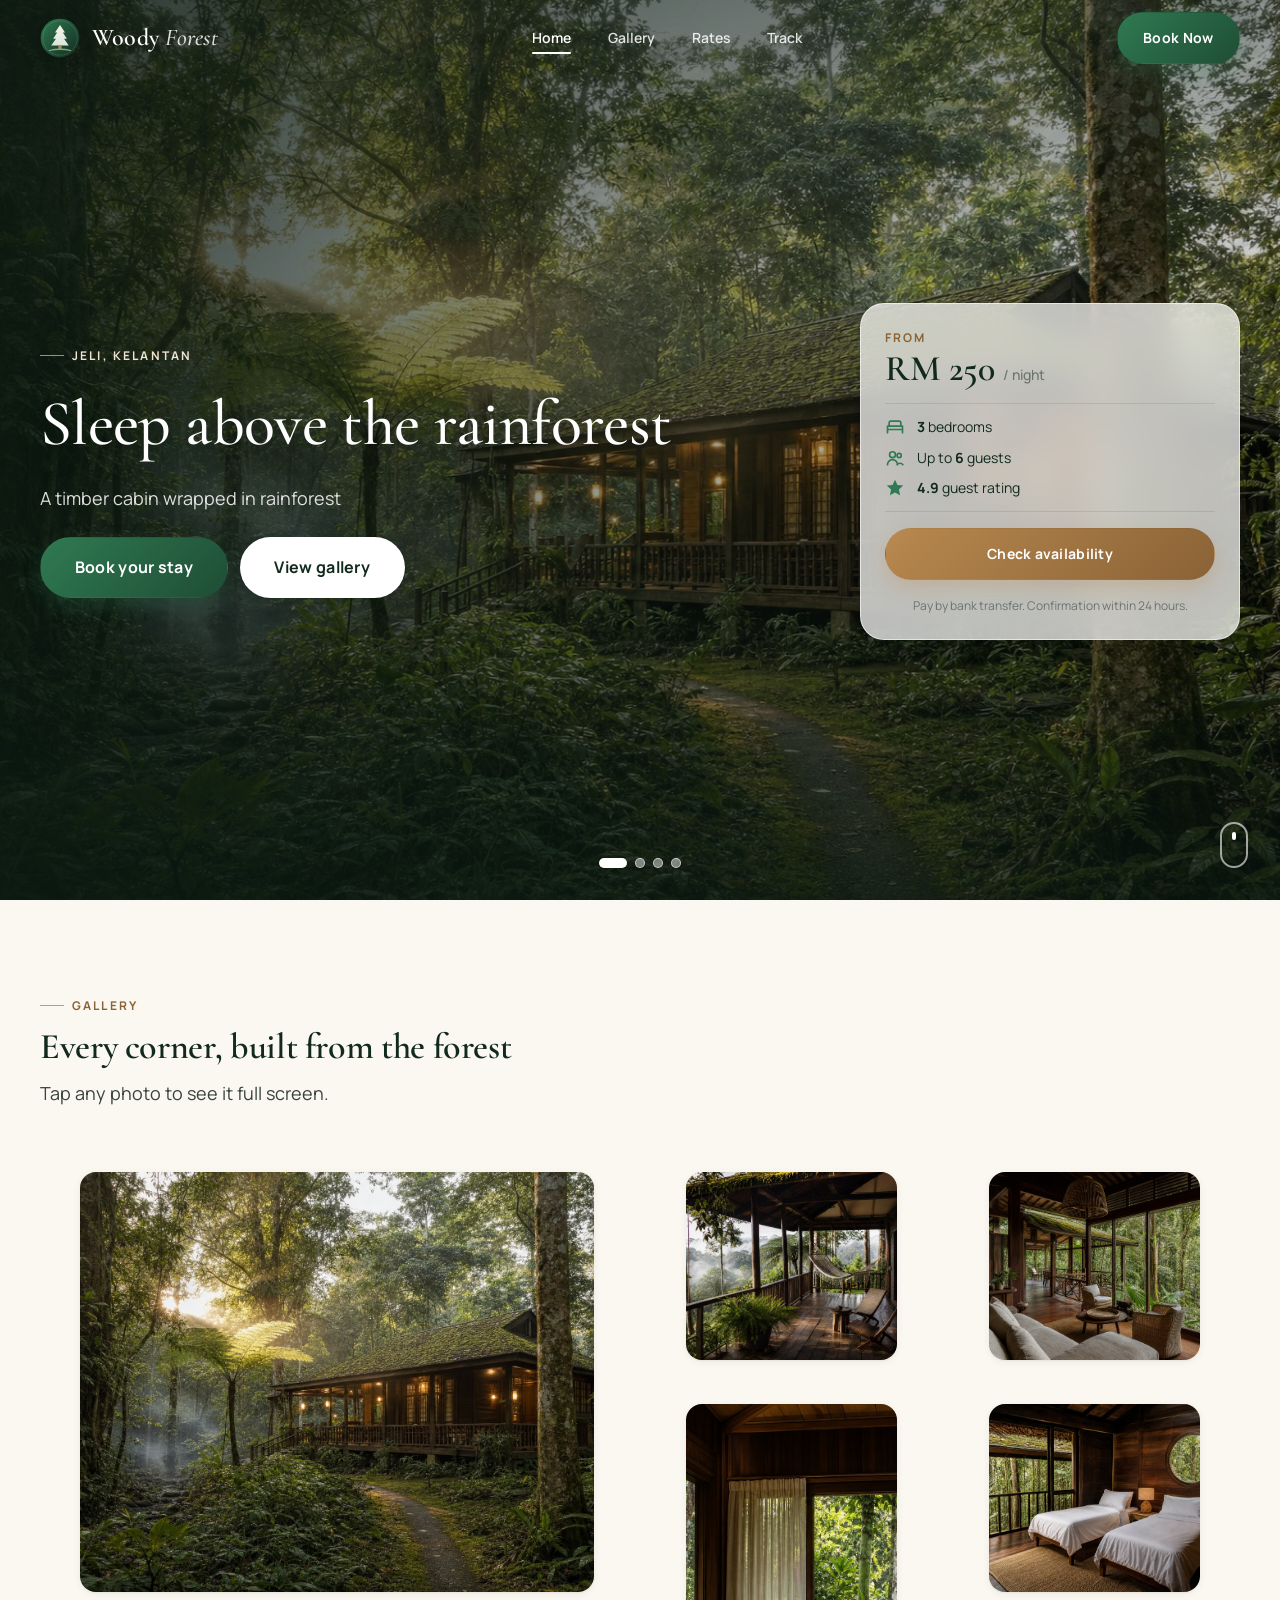
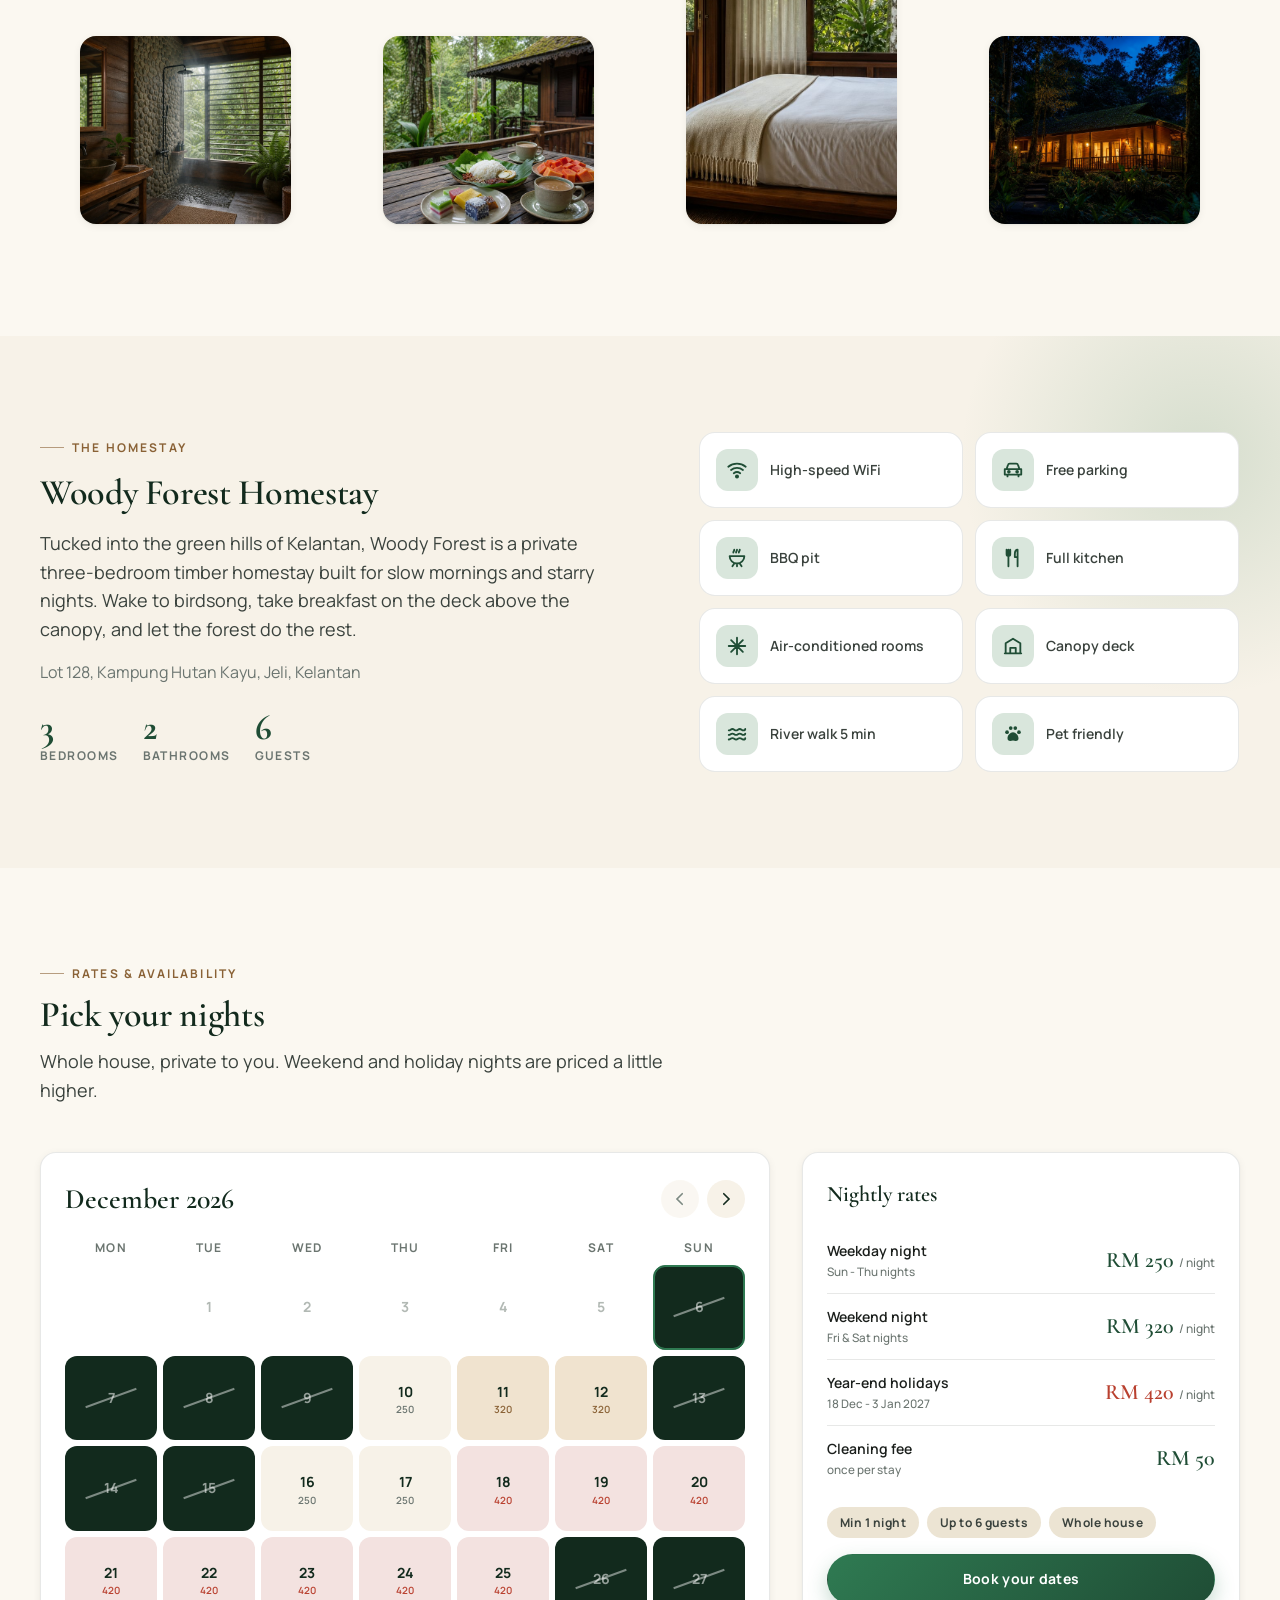
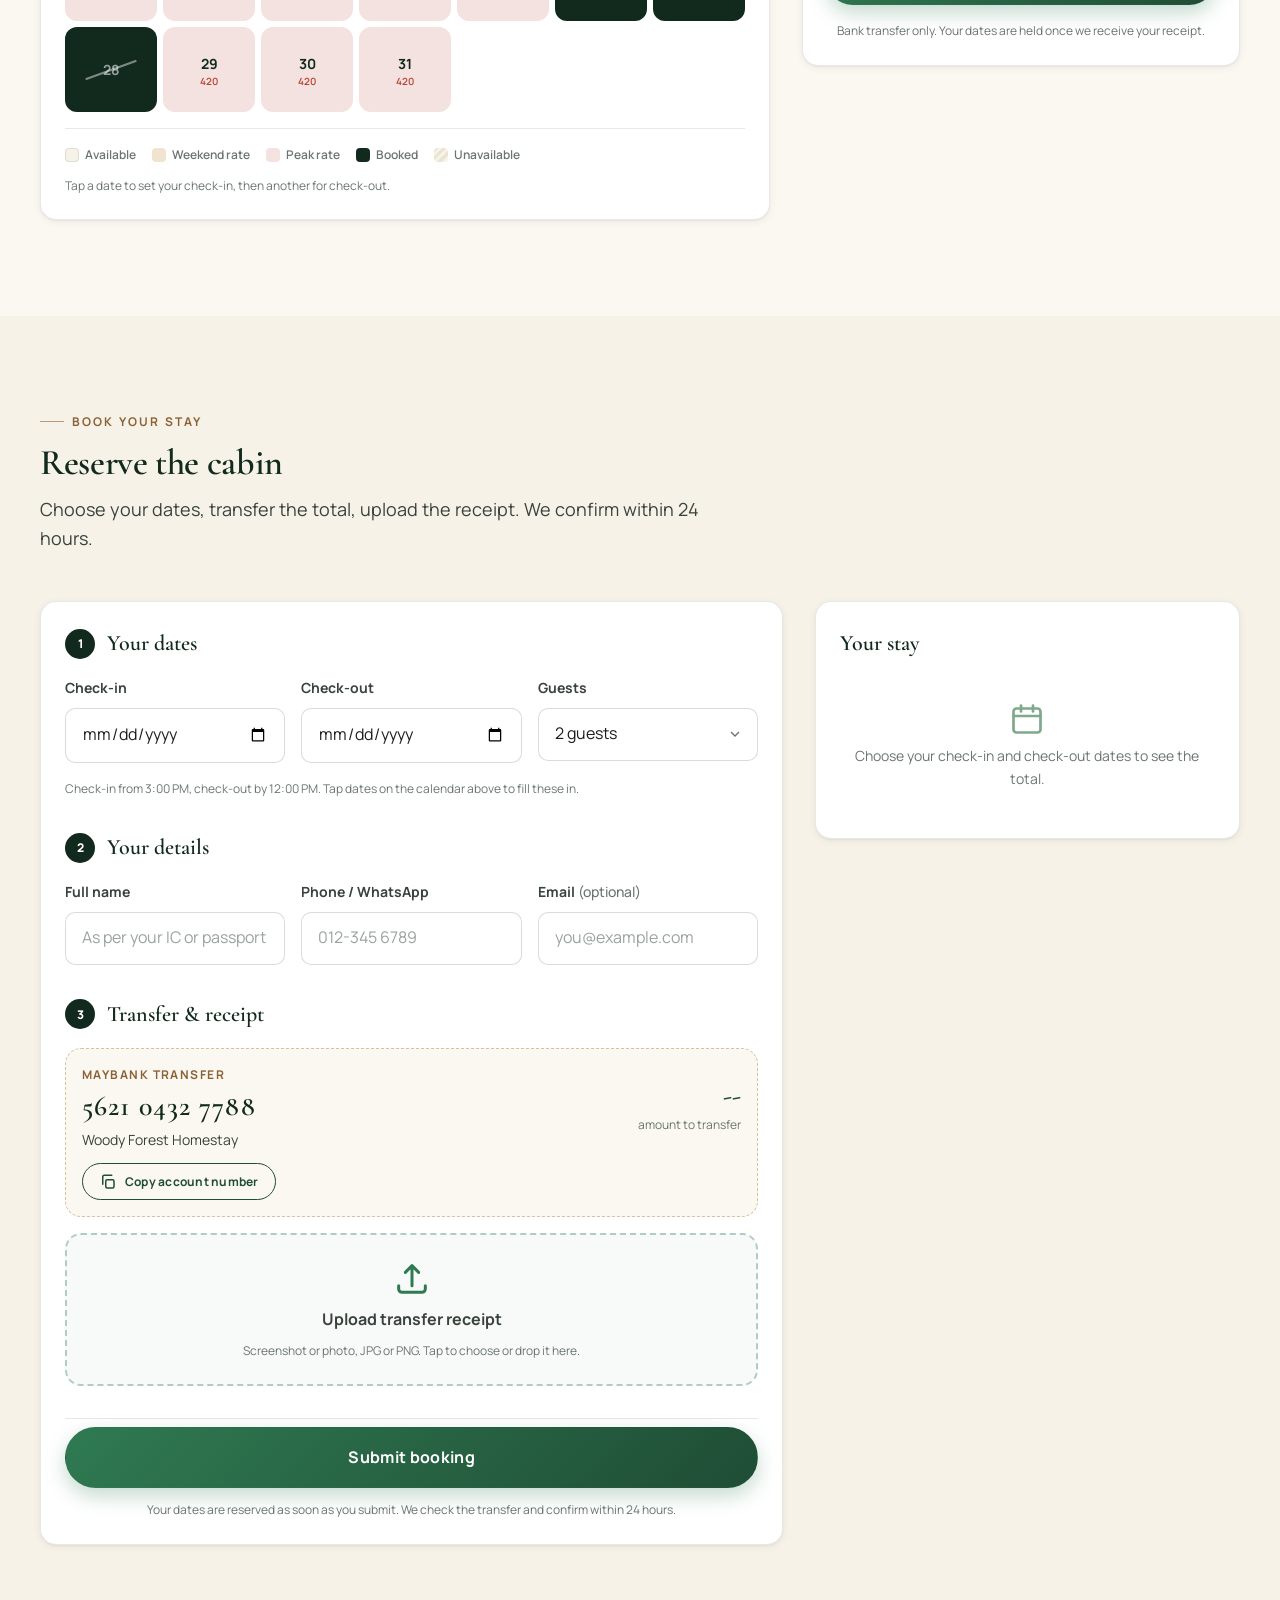
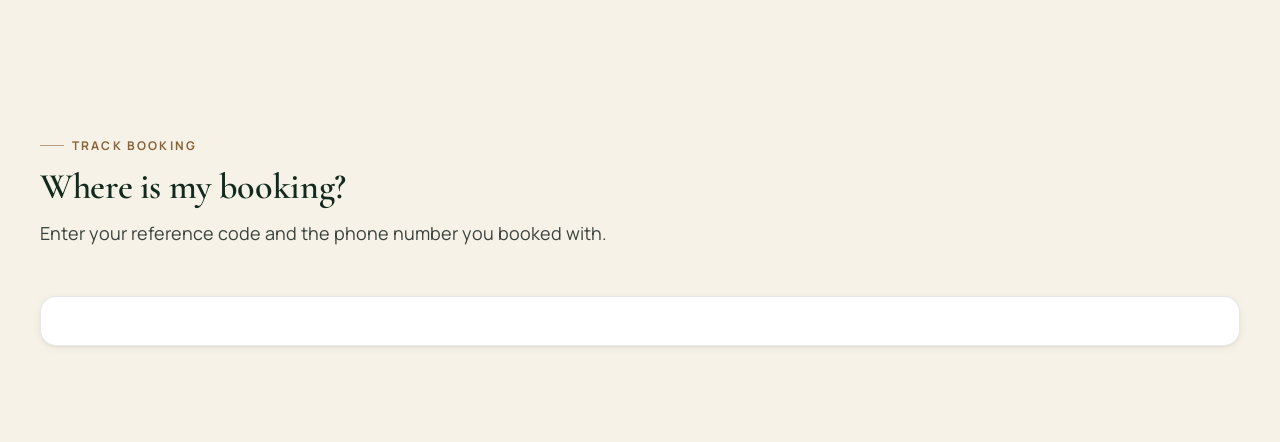
==== commit 15faf1e2: "[Phase 3/Task 4] Booking form with live quote, receipt upload and animated success state === TECHNIC" ====
--- a/index.html
+++ b/index.html
@@ -127,7 +127,76 @@
           <h2 class="h2">Reserve the cabin</h2>
           <p class="lead">Choose your dates, transfer the total, upload the receipt. We confirm within 24 hours.</p>
         </div>
-        <div class="book__grid" id="bookGrid"></div>
+        <div class="book__grid" id="bookGrid">
+          <form class="book-form card card--pad reveal" id="bookingForm" novalidate>
+            <div class="form-section">
+              <h3 class="form-section__title"><span class="form-section__step">1</span> Your dates</h3>
+              <div class="form-grid">
+                <div class="field">
+                  <label class="label" for="checkIn">Check-in</label>
+                  <input class="input" type="date" id="checkIn" name="checkIn" required>
+                </div>
+                <div class="field">
+                  <label class="label" for="checkOut">Check-out</label>
+                  <input class="input" type="date" id="checkOut" name="checkOut" required>
+                </div>
+                <div class="field">
+                  <label class="label" for="guests">Guests</label>
+                  <select class="select" id="guests" name="guests"></select>
+                </div>
+              </div>
+              <p class="hint">Check-in from 3:00 PM, check-out by 12:00 PM. Tap dates on the calendar above to fill these in.</p>
+            </div>
+
+            <div class="form-section">
+              <h3 class="form-section__title"><span class="form-section__step">2</span> Your details</h3>
+              <div class="form-grid">
+                <div class="field">
+                  <label class="label" for="guestName">Full name</label>
+                  <input class="input" type="text" id="guestName" name="name" placeholder="As per your IC or passport" autocomplete="name" required>
+                </div>
+                <div class="field">
+                  <label class="label" for="guestPhone">Phone / WhatsApp</label>
+                  <input class="input" type="tel" id="guestPhone" name="phone" placeholder="012-345 6789" autocomplete="tel" required>
+                </div>
+                <div class="field">
+                  <label class="label" for="guestEmail">Email <span class="optional">(optional)</span></label>
+                  <input class="input" type="email" id="guestEmail" name="email" placeholder="you@example.com" autocomplete="email">
+                </div>
+              </div>
+            </div>
+
+            <div class="form-section">
+              <h3 class="form-section__title"><span class="form-section__step">3</span> Transfer &amp; receipt</h3>
+              <div class="bank-box" id="bankBox"></div>
+              <div class="dropzone" id="dropzone" tabindex="0" role="button" aria-label="Upload your bank transfer receipt">
+                <input type="file" id="receiptFile" accept="image/*" class="sr-only">
+                <div class="dropzone__idle" id="dropzoneIdle">
+                  <svg viewBox="0 0 24 24" fill="none" stroke="currentColor" stroke-width="1.8" stroke-linecap="round" stroke-linejoin="round"><path d="M12 16V4m0 0 4 4m-4-4-4 4M4 16v2a2 2 0 0 0 2 2h12a2 2 0 0 0 2-2v-2"/></svg>
+                  <strong>Upload transfer receipt</strong>
+                  <span>Screenshot or photo, JPG or PNG. Tap to choose or drop it here.</span>
+                </div>
+                <div class="dropzone__preview hidden" id="dropzonePreview">
+                  <img id="receiptPreview" src="" alt="Your uploaded receipt">
+                  <div class="dropzone__meta">
+                    <strong>Receipt attached</strong>
+                    <span id="receiptName"></span>
+                    <button type="button" class="btn btn--ghost btn--sm" id="receiptRemove">Remove</button>
+                  </div>
+                </div>
+              </div>
+            </div>
+
+            <div class="book-form__foot">
+              <button type="submit" class="btn btn--primary btn--lg btn--block" id="bookSubmit">Submit booking</button>
+              <p class="hint text-center">Your dates are reserved as soon as you submit. We check the transfer and confirm within 24 hours.</p>
+            </div>
+          </form>
+
+          <aside class="summary card card--pad reveal reveal--right" id="summary" aria-live="polite"></aside>
+
+          <div class="success card card--pad hidden" id="bookingSuccess"></div>
+        </div>
       </div>
     </section>
 
--- a/css/landing.css
+++ b/css/landing.css
@@ -348,11 +348,221 @@
 }
 
 /* --------------------------------------------------------------------------
-   Gallery (styled in Phase 3 / Task 2)
+   Gallery
    -------------------------------------------------------------------------- */
+.gallery {
+  background: var(--sand);
+}
+
+.gallery__grid {
+  display: grid;
+  grid-template-columns: repeat(4, 1fr);
+  grid-auto-rows: 220px;
+  gap: var(--space-3);
+}
+
+.gallery__item {
+  position: relative;
+  overflow: hidden;
+  border-radius: var(--radius);
+  background: var(--cream-dark);
+  cursor: zoom-in;
+  box-shadow: var(--shadow-sm);
+  transition: transform var(--dur) var(--ease-out), box-shadow var(--dur) var(--ease-out);
+}
+
+.gallery__item:nth-child(1) {
+  grid-column: span 2;
+  grid-row: span 2;
+}
+
+.gallery__item:nth-child(4) {
+  grid-row: span 2;
+}
+
+.gallery__item img {
+  width: 100%;
+  height: 100%;
+  object-fit: cover;
+  transition: transform 1.2s var(--ease-out);
+}
+
+.gallery__item:hover {
+  transform: translateY(-4px);
+  box-shadow: var(--shadow-md);
+}
+
+.gallery__item:hover img {
+  transform: scale(1.06);
+}
+
+.gallery__caption {
+  position: absolute;
+  inset: auto 0 0 0;
+  padding: var(--space-5) var(--space-4) var(--space-3);
+  font-size: var(--text-sm);
+  font-weight: 600;
+  color: var(--white);
+  background: linear-gradient(180deg, transparent, rgba(11, 26, 18, 0.75));
+  transform: translateY(12px);
+  opacity: 0;
+  transition: transform var(--dur) var(--ease-out), opacity var(--dur) var(--ease-out);
+}
+
+.gallery__item:hover .gallery__caption,
+.gallery__item:focus-visible .gallery__caption {
+  transform: none;
+  opacity: 1;
+}
+
+@media (max-width: 991px) {
+  .gallery__grid {
+    grid-template-columns: repeat(3, 1fr);
+    grid-auto-rows: 190px;
+  }
+
+  .gallery__item:nth-child(4) {
+    grid-row: auto;
+  }
+}
+
+@media (max-width: 767px) {
+  .gallery__grid {
+    grid-template-columns: repeat(2, 1fr);
+    grid-auto-rows: 150px;
+    gap: var(--space-2);
+  }
+
+  .gallery__item:nth-child(1) {
+    grid-column: span 2;
+    grid-row: span 1;
+  }
+
+  .gallery__caption {
+    opacity: 1;
+    transform: none;
+    padding: var(--space-4) var(--space-3) var(--space-2);
+    font-size: var(--text-xs);
+  }
+}
 
 /* --------------------------------------------------------------------------
-   Lightbox (behaviour in Phase 3 / Task 2)
+   About + amenities
+   -------------------------------------------------------------------------- */
+.about {
+  position: relative;
+  overflow: hidden;
+}
+
+.about::before {
+  content: "";
+  position: absolute;
+  width: 520px;
+  height: 520px;
+  right: -180px;
+  top: -140px;
+  border-radius: 50%;
+  background: radial-gradient(circle, rgba(127, 169, 138, 0.28), transparent 65%);
+  pointer-events: none;
+}
+
+.about__inner {
+  display: grid;
+  grid-template-columns: minmax(0, 1.1fr) minmax(0, 1fr);
+  gap: var(--space-10);
+  align-items: center;
+}
+
+.about__copy {
+  display: flex;
+  flex-direction: column;
+  gap: var(--space-4);
+}
+
+.about__facts {
+  display: flex;
+  flex-wrap: wrap;
+  gap: var(--space-5);
+  padding-top: var(--space-2);
+}
+
+.about__fact {
+  display: flex;
+  flex-direction: column;
+}
+
+.about__fact strong {
+  font-family: var(--font-display);
+  font-size: var(--text-3xl);
+  line-height: 1;
+  color: var(--forest-700);
+}
+
+.about__fact span {
+  font-size: var(--text-xs);
+  font-weight: 700;
+  letter-spacing: 0.12em;
+  text-transform: uppercase;
+  color: var(--muted);
+}
+
+.amenities {
+  display: grid;
+  grid-template-columns: repeat(2, 1fr);
+  gap: var(--space-3);
+}
+
+.amenity {
+  display: flex;
+  align-items: center;
+  gap: var(--space-3);
+  padding: var(--space-4);
+  border-radius: var(--radius);
+  background: var(--white);
+  border: 1px solid var(--line);
+  font-size: var(--text-sm);
+  font-weight: 600;
+  color: var(--ink-soft);
+  transition: transform var(--dur) var(--ease-out), box-shadow var(--dur) var(--ease-out), border-color var(--dur-fast);
+}
+
+.amenity:hover {
+  transform: translateY(-3px);
+  box-shadow: var(--shadow-md);
+  border-color: var(--moss);
+}
+
+.amenity__icon {
+  display: grid;
+  place-items: center;
+  width: 42px;
+  height: 42px;
+  flex: none;
+  border-radius: 12px;
+  background: var(--moss-soft);
+  color: var(--forest-700);
+}
+
+.amenity__icon svg {
+  width: 22px;
+  height: 22px;
+}
+
+@media (max-width: 991px) {
+  .about__inner {
+    grid-template-columns: 1fr;
+    gap: var(--space-8);
+  }
+}
+
+@media (max-width: 480px) {
+  .amenities {
+    grid-template-columns: 1fr;
+  }
+}
+
+/* --------------------------------------------------------------------------
+   Lightbox
    -------------------------------------------------------------------------- */
 .lightbox {
   position: fixed;
@@ -360,7 +570,8 @@
   z-index: 950;
   display: grid;
   place-items: center;
-  background: rgba(11, 26, 18, 0.92);
+  padding: var(--space-4);
+  background: rgba(11, 26, 18, 0.96);
   opacity: 0;
   visibility: hidden;
   transition: opacity var(--dur) var(--ease-out), visibility 0s linear var(--dur);
@@ -370,6 +581,821 @@
   opacity: 1;
   visibility: visible;
   transition-delay: 0s;
+}
+
+.lightbox__figure {
+  margin: 0;
+  max-width: min(1200px, 100%);
+  display: flex;
+  flex-direction: column;
+  align-items: center;
+  gap: var(--space-3);
+  transform: scale(0.96);
+  opacity: 0;
+  transition: transform var(--dur-slow) var(--ease-out), opacity var(--dur-slow) var(--ease-out);
+}
+
+.lightbox.is-open .lightbox__figure {
+  transform: none;
+  opacity: 1;
+}
+
+.lightbox__figure img {
+  max-height: 80vh;
+  max-width: 100%;
+  border-radius: var(--radius);
+  box-shadow: var(--shadow-lg);
+  object-fit: contain;
+}
+
+.lightbox__figure figcaption {
+  color: rgba(255, 255, 255, 0.8);
+  font-size: var(--text-sm);
+  font-weight: 600;
+  letter-spacing: 0.04em;
+}
+
+.lightbox__close {
+  position: absolute;
+  top: var(--space-4);
+  right: var(--space-4);
+}
+
+.lightbox__nav {
+  position: absolute;
+  top: 50%;
+  transform: translateY(-50%);
+  width: 52px;
+  height: 52px;
+  border-radius: 50%;
+  display: grid;
+  place-items: center;
+  color: var(--white);
+  background: rgba(255, 255, 255, 0.12);
+  border: 1px solid rgba(255, 255, 255, 0.25);
+  transition: background-color var(--dur-fast), transform var(--dur-fast) var(--ease-out);
+}
+
+.lightbox__nav svg {
+  width: 24px;
+  height: 24px;
+}
+
+.lightbox__nav:hover {
+  background: rgba(255, 255, 255, 0.24);
+  transform: translateY(-50%) scale(1.06);
+}
+
+.lightbox__nav--prev { left: var(--space-4); }
+.lightbox__nav--next { right: var(--space-4); }
+
+@media (max-width: 767px) {
+  .lightbox__nav {
+    top: auto;
+    bottom: var(--space-5);
+    transform: none;
+    width: 46px;
+    height: 46px;
+  }
+
+  .lightbox__nav:hover {
+    transform: scale(1.06);
+  }
+
+  .lightbox__nav--prev { left: var(--space-5); }
+  .lightbox__nav--next { right: var(--space-5); }
+
+  .lightbox__figure img {
+    max-height: 70vh;
+  }
+}
+
+/* --------------------------------------------------------------------------
+   Rates + availability calendar
+   -------------------------------------------------------------------------- */
+.rates {
+  background: var(--sand);
+}
+
+.rates__grid {
+  display: grid;
+  grid-template-columns: minmax(0, 1.25fr) minmax(300px, 0.75fr);
+  gap: var(--space-6);
+  align-items: start;
+}
+
+.calendar {
+  padding: var(--space-5);
+}
+
+.calendar__head {
+  display: flex;
+  align-items: center;
+  justify-content: space-between;
+  margin-bottom: var(--space-4);
+}
+
+.calendar__title {
+  font-family: var(--font-display);
+  font-size: var(--text-2xl);
+  font-weight: 600;
+  color: var(--forest-900);
+}
+
+.calendar__nav {
+  display: flex;
+  gap: var(--space-2);
+}
+
+.calendar__nav .btn--icon {
+  width: 38px;
+  height: 38px;
+  background: var(--cream);
+  color: var(--forest-900);
+}
+
+.calendar__nav .btn--icon:hover:not(:disabled) {
+  background: var(--moss-soft);
+}
+
+.calendar__weekdays,
+.calendar__days {
+  display: grid;
+  grid-template-columns: repeat(7, 1fr);
+  gap: 6px;
+}
+
+.calendar__weekdays span {
+  text-align: center;
+  font-size: var(--text-xs);
+  font-weight: 700;
+  letter-spacing: 0.1em;
+  text-transform: uppercase;
+  color: var(--muted);
+  padding-bottom: var(--space-2);
+}
+
+.day {
+  position: relative;
+  aspect-ratio: 1 / 0.92;
+  border-radius: 12px;
+  display: flex;
+  flex-direction: column;
+  align-items: center;
+  justify-content: center;
+  gap: 2px;
+  font-weight: 700;
+  font-size: var(--text-sm);
+  color: var(--forest-900);
+  background: var(--cream);
+  border: 1px solid transparent;
+  transition: transform var(--dur-fast) var(--ease-out), background-color var(--dur-fast), box-shadow var(--dur-fast), border-color var(--dur-fast);
+}
+
+.day small {
+  font-size: 0.62rem;
+  font-weight: 600;
+  color: var(--muted);
+  line-height: 1;
+}
+
+.day--empty {
+  background: transparent;
+  pointer-events: none;
+}
+
+.day--free {
+  cursor: pointer;
+}
+
+.day--free:hover {
+  transform: translateY(-2px);
+  box-shadow: var(--shadow-sm);
+  border-color: var(--moss);
+  background: var(--white);
+}
+
+.day--weekend {
+  background: var(--wood-soft);
+}
+
+.day--weekend small {
+  color: var(--wood-dark);
+}
+
+.day--peak {
+  background: #f3e2e0;
+}
+
+.day--peak small {
+  color: var(--danger);
+}
+
+.day--past {
+  color: #b2b9b4;
+  background: transparent;
+  cursor: default;
+}
+
+.day--past small {
+  display: none;
+}
+
+.day--booked {
+  background: var(--forest-900);
+  color: rgba(255, 255, 255, 0.55);
+  cursor: not-allowed;
+}
+
+.day--booked small {
+  display: none;
+}
+
+.day--booked::after {
+  content: "";
+  position: absolute;
+  width: 60%;
+  height: 2px;
+  background: rgba(255, 255, 255, 0.45);
+  transform: rotate(-20deg);
+}
+
+.day--blocked {
+  background: repeating-linear-gradient(135deg, var(--cream-dark) 0 6px, var(--cream) 6px 12px);
+  color: var(--muted);
+  cursor: not-allowed;
+}
+
+.day--blocked small {
+  display: none;
+}
+
+.day--today {
+  border-color: var(--forest-500);
+  box-shadow: inset 0 0 0 1px var(--forest-500);
+}
+
+.day--in-range {
+  background: var(--moss-soft);
+  border-color: var(--moss-soft);
+}
+
+.day--selected {
+  background: var(--forest-500);
+  color: var(--white);
+  box-shadow: 0 6px 16px rgba(47, 122, 82, 0.35);
+}
+
+.day--selected small {
+  color: rgba(255, 255, 255, 0.8);
+}
+
+.calendar__legend {
+  display: flex;
+  flex-wrap: wrap;
+  gap: var(--space-3) var(--space-4);
+  margin-top: var(--space-4);
+  padding-top: var(--space-4);
+  border-top: 1px solid var(--line);
+  font-size: var(--text-xs);
+  font-weight: 600;
+  color: var(--muted);
+}
+
+.calendar__legend span {
+  display: inline-flex;
+  align-items: center;
+  gap: 6px;
+}
+
+.calendar__legend i {
+  width: 14px;
+  height: 14px;
+  border-radius: 4px;
+  display: inline-block;
+}
+
+.calendar__hint {
+  margin-top: var(--space-3);
+  font-size: var(--text-xs);
+  color: var(--muted);
+}
+
+/* rate card */
+.rate-card {
+  position: sticky;
+  top: calc(64px + var(--space-4));
+  display: flex;
+  flex-direction: column;
+  gap: var(--space-4);
+}
+
+.rate-card__title {
+  font-family: var(--font-display);
+  font-size: var(--text-xl);
+  font-weight: 600;
+  color: var(--forest-900);
+}
+
+.rate-row {
+  display: flex;
+  align-items: center;
+  justify-content: space-between;
+  gap: var(--space-3);
+  padding: var(--space-3) 0;
+  border-bottom: 1px solid var(--line);
+}
+
+.rate-row:last-of-type {
+  border-bottom: 0;
+}
+
+.rate-row__label {
+  display: flex;
+  flex-direction: column;
+  font-size: var(--text-sm);
+  font-weight: 600;
+  color: var(--ink);
+}
+
+.rate-row__label small {
+  font-weight: 500;
+  color: var(--muted);
+}
+
+.rate-row__value {
+  font-family: var(--font-display);
+  font-size: var(--text-xl);
+  font-weight: 600;
+  color: var(--forest-700);
+  white-space: nowrap;
+}
+
+.rate-row__value small {
+  font-family: var(--font-body);
+  font-size: var(--text-xs);
+  color: var(--muted);
+  font-weight: 500;
+}
+
+.rate-row--peak .rate-row__value {
+  color: var(--danger);
+}
+
+.rate-card__meta {
+  display: flex;
+  flex-wrap: wrap;
+  gap: var(--space-2);
+}
+
+@media (max-width: 991px) {
+  .rates__grid {
+    grid-template-columns: 1fr;
+  }
+
+  .rate-card {
+    position: static;
+  }
+}
+
+@media (max-width: 480px) {
+  .calendar {
+    padding: var(--space-4) var(--space-3);
+  }
+
+  .calendar__weekdays,
+  .calendar__days {
+    gap: 4px;
+  }
+
+  .day {
+    border-radius: 9px;
+    font-size: var(--text-xs);
+  }
+
+  .day small {
+    display: none;
+  }
+}
+
+/* --------------------------------------------------------------------------
+   Booking form + summary
+   -------------------------------------------------------------------------- */
+.book__grid {
+  display: grid;
+  grid-template-columns: minmax(0, 1.4fr) minmax(300px, 0.8fr);
+  gap: var(--space-6);
+  align-items: start;
+}
+
+.book-form {
+  display: flex;
+  flex-direction: column;
+  gap: var(--space-6);
+}
+
+.form-section {
+  display: flex;
+  flex-direction: column;
+  gap: var(--space-4);
+}
+
+.form-section__title {
+  display: flex;
+  align-items: center;
+  gap: var(--space-3);
+  font-family: var(--font-display);
+  font-size: var(--text-xl);
+  font-weight: 600;
+  color: var(--forest-900);
+}
+
+.form-section__step {
+  display: grid;
+  place-items: center;
+  width: 30px;
+  height: 30px;
+  border-radius: 50%;
+  background: var(--forest-900);
+  color: var(--white);
+  font-family: var(--font-body);
+  font-size: var(--text-xs);
+  font-weight: 800;
+}
+
+.bank-box {
+  display: grid;
+  grid-template-columns: 1fr auto;
+  gap: var(--space-3);
+  align-items: center;
+  padding: var(--space-4);
+  border-radius: var(--radius);
+  background: var(--sand);
+  border: 1px dashed rgba(184, 137, 79, 0.5);
+}
+
+.bank-box__label {
+  font-size: var(--text-xs);
+  font-weight: 700;
+  letter-spacing: 0.12em;
+  text-transform: uppercase;
+  color: var(--wood-dark);
+}
+
+.bank-box__acct {
+  font-family: var(--font-display);
+  font-size: var(--text-2xl);
+  font-weight: 600;
+  letter-spacing: 0.04em;
+  color: var(--forest-900);
+}
+
+.bank-box__holder {
+  font-size: var(--text-sm);
+  color: var(--ink-soft);
+}
+
+.bank-box__total {
+  text-align: right;
+}
+
+.bank-box__total strong {
+  display: block;
+  font-family: var(--font-display);
+  font-size: var(--text-2xl);
+  color: var(--forest-700);
+  line-height: 1.1;
+}
+
+.bank-box__total span {
+  font-size: var(--text-xs);
+  color: var(--muted);
+}
+
+.bank-box .btn {
+  grid-column: 1 / -1;
+  justify-self: start;
+}
+
+.dropzone {
+  position: relative;
+  border-radius: var(--radius);
+  border: 2px dashed rgba(47, 122, 82, 0.35);
+  background: rgba(47, 122, 82, 0.04);
+  padding: var(--space-5);
+  cursor: pointer;
+  transition: border-color var(--dur-fast), background-color var(--dur-fast), transform var(--dur-fast) var(--ease-out);
+}
+
+.dropzone:hover,
+.dropzone:focus-visible,
+.dropzone.is-dragover {
+  border-color: var(--forest-500);
+  background: rgba(47, 122, 82, 0.08);
+}
+
+.dropzone.is-dragover {
+  transform: scale(1.01);
+}
+
+.dropzone.has-file {
+  cursor: default;
+  border-style: solid;
+  border-color: var(--moss);
+  background: var(--white);
+}
+
+.dropzone__idle {
+  display: flex;
+  flex-direction: column;
+  align-items: center;
+  gap: var(--space-2);
+  text-align: center;
+  color: var(--ink-soft);
+}
+
+.dropzone__idle svg {
+  width: 40px;
+  height: 40px;
+  color: var(--forest-500);
+  animation: float 4s var(--ease-in-out) infinite;
+}
+
+.dropzone__idle span {
+  font-size: var(--text-xs);
+  color: var(--muted);
+}
+
+.dropzone__preview {
+  display: flex;
+  gap: var(--space-4);
+  align-items: center;
+  animation: scale-in var(--dur) var(--ease-out);
+}
+
+.dropzone__preview img {
+  width: 96px;
+  height: 96px;
+  object-fit: cover;
+  border-radius: var(--radius-sm);
+  box-shadow: var(--shadow-sm);
+}
+
+.dropzone__meta {
+  display: flex;
+  flex-direction: column;
+  gap: var(--space-1);
+  font-size: var(--text-sm);
+  min-width: 0;
+}
+
+.dropzone__meta span {
+  color: var(--muted);
+  font-size: var(--text-xs);
+  overflow: hidden;
+  text-overflow: ellipsis;
+  white-space: nowrap;
+}
+
+.dropzone__meta .btn {
+  align-self: flex-start;
+  margin-top: var(--space-1);
+}
+
+.book-form__foot {
+  display: flex;
+  flex-direction: column;
+  gap: var(--space-3);
+  padding-top: var(--space-2);
+  border-top: 1px solid var(--line);
+}
+
+/* summary */
+.summary {
+  position: sticky;
+  top: calc(64px + var(--space-4));
+  display: flex;
+  flex-direction: column;
+  gap: var(--space-4);
+}
+
+.summary__title {
+  font-family: var(--font-display);
+  font-size: var(--text-xl);
+  font-weight: 600;
+  color: var(--forest-900);
+}
+
+.summary__dates {
+  display: flex;
+  align-items: center;
+  justify-content: space-between;
+  gap: var(--space-3);
+  padding: var(--space-3) var(--space-4);
+  border-radius: var(--radius-sm);
+  background: var(--sand);
+  font-size: var(--text-sm);
+  font-weight: 600;
+}
+
+.summary__dates svg {
+  width: 18px;
+  height: 18px;
+  color: var(--forest-500);
+}
+
+.summary__rows {
+  display: flex;
+  flex-direction: column;
+}
+
+.summary__row {
+  display: flex;
+  justify-content: space-between;
+  gap: var(--space-3);
+  padding: var(--space-2) 0;
+  font-size: var(--text-sm);
+  color: var(--ink-soft);
+  border-bottom: 1px dashed var(--line);
+}
+
+.summary__row span:last-child {
+  font-variant-numeric: tabular-nums;
+  font-weight: 600;
+  color: var(--ink);
+}
+
+.summary__total {
+  display: flex;
+  justify-content: space-between;
+  align-items: baseline;
+  padding-top: var(--space-3);
+  font-weight: 700;
+}
+
+.summary__total strong {
+  font-family: var(--font-display);
+  font-size: var(--text-3xl);
+  color: var(--forest-700);
+  line-height: 1;
+}
+
+.summary__empty {
+  display: flex;
+  flex-direction: column;
+  align-items: center;
+  gap: var(--space-2);
+  padding: var(--space-5) 0;
+  text-align: center;
+  color: var(--muted);
+  font-size: var(--text-sm);
+}
+
+.summary__empty svg {
+  width: 36px;
+  height: 36px;
+  color: var(--moss);
+}
+
+.summary__errors {
+  display: flex;
+  flex-direction: column;
+  gap: var(--space-2);
+  padding: var(--space-3) var(--space-4);
+  border-radius: var(--radius-sm);
+  background: var(--danger-soft);
+  color: var(--danger);
+  font-size: var(--text-sm);
+  font-weight: 600;
+  animation: fade-in var(--dur) var(--ease-out);
+}
+
+.summary__ok {
+  display: flex;
+  align-items: center;
+  gap: var(--space-2);
+  padding: var(--space-3) var(--space-4);
+  border-radius: var(--radius-sm);
+  background: var(--success-soft);
+  color: var(--success);
+  font-size: var(--text-sm);
+  font-weight: 700;
+}
+
+.summary__ok svg {
+  width: 18px;
+  height: 18px;
+}
+
+/* success state */
+.success {
+  grid-column: 1 / -1;
+  display: flex;
+  flex-direction: column;
+  align-items: center;
+  gap: var(--space-4);
+  text-align: center;
+  padding: var(--space-8) var(--space-5);
+  animation: fade-up var(--dur-slow) var(--ease-out);
+}
+
+.success__check {
+  width: 96px;
+  height: 96px;
+  border-radius: 50%;
+  display: grid;
+  place-items: center;
+  background: var(--success-soft);
+  color: var(--success);
+  animation: pop-check var(--dur-slow) var(--ease-out) both, pulse-ring 1.6s var(--ease-out) 0.4s 2;
+}
+
+.success__check svg {
+  width: 48px;
+  height: 48px;
+}
+
+.success__check path {
+  stroke-dasharray: 40;
+  stroke-dashoffset: 40;
+  animation: draw-check 0.5s var(--ease-out) 0.3s forwards;
+}
+
+.success__ref {
+  display: inline-flex;
+  align-items: center;
+  gap: var(--space-3);
+  padding: var(--space-3) var(--space-5);
+  border-radius: var(--radius-pill);
+  background: var(--forest-900);
+  color: var(--white);
+  font-family: var(--font-display);
+  font-size: var(--text-2xl);
+  letter-spacing: 0.08em;
+}
+
+.success__ref .btn {
+  color: var(--white);
+  background: rgba(255, 255, 255, 0.14);
+}
+
+.success__grid {
+  display: grid;
+  grid-template-columns: repeat(auto-fit, minmax(140px, 1fr));
+  gap: var(--space-3);
+  width: min(100%, 560px);
+}
+
+.success__cell {
+  padding: var(--space-3);
+  border-radius: var(--radius-sm);
+  background: var(--sand);
+  font-size: var(--text-sm);
+}
+
+.success__cell span {
+  display: block;
+  font-size: var(--text-xs);
+  color: var(--muted);
+  font-weight: 700;
+  letter-spacing: 0.08em;
+  text-transform: uppercase;
+}
+
+.success__actions {
+  display: flex;
+  flex-wrap: wrap;
+  justify-content: center;
+  gap: var(--space-3);
+}
+
+@media (max-width: 991px) {
+  .book__grid {
+    grid-template-columns: 1fr;
+  }
+
+  .summary {
+    position: static;
+  }
+}
+
+@media (max-width: 480px) {
+  .bank-box {
+    grid-template-columns: 1fr;
+  }
+
+  .bank-box__total {
+    text-align: left;
+  }
+
+  .dropzone__preview {
+    flex-direction: column;
+    align-items: flex-start;
+  }
+
+  .success__ref {
+    font-size: var(--text-xl);
+  }
 }
 
 /* --------------------------------------------------------------------------
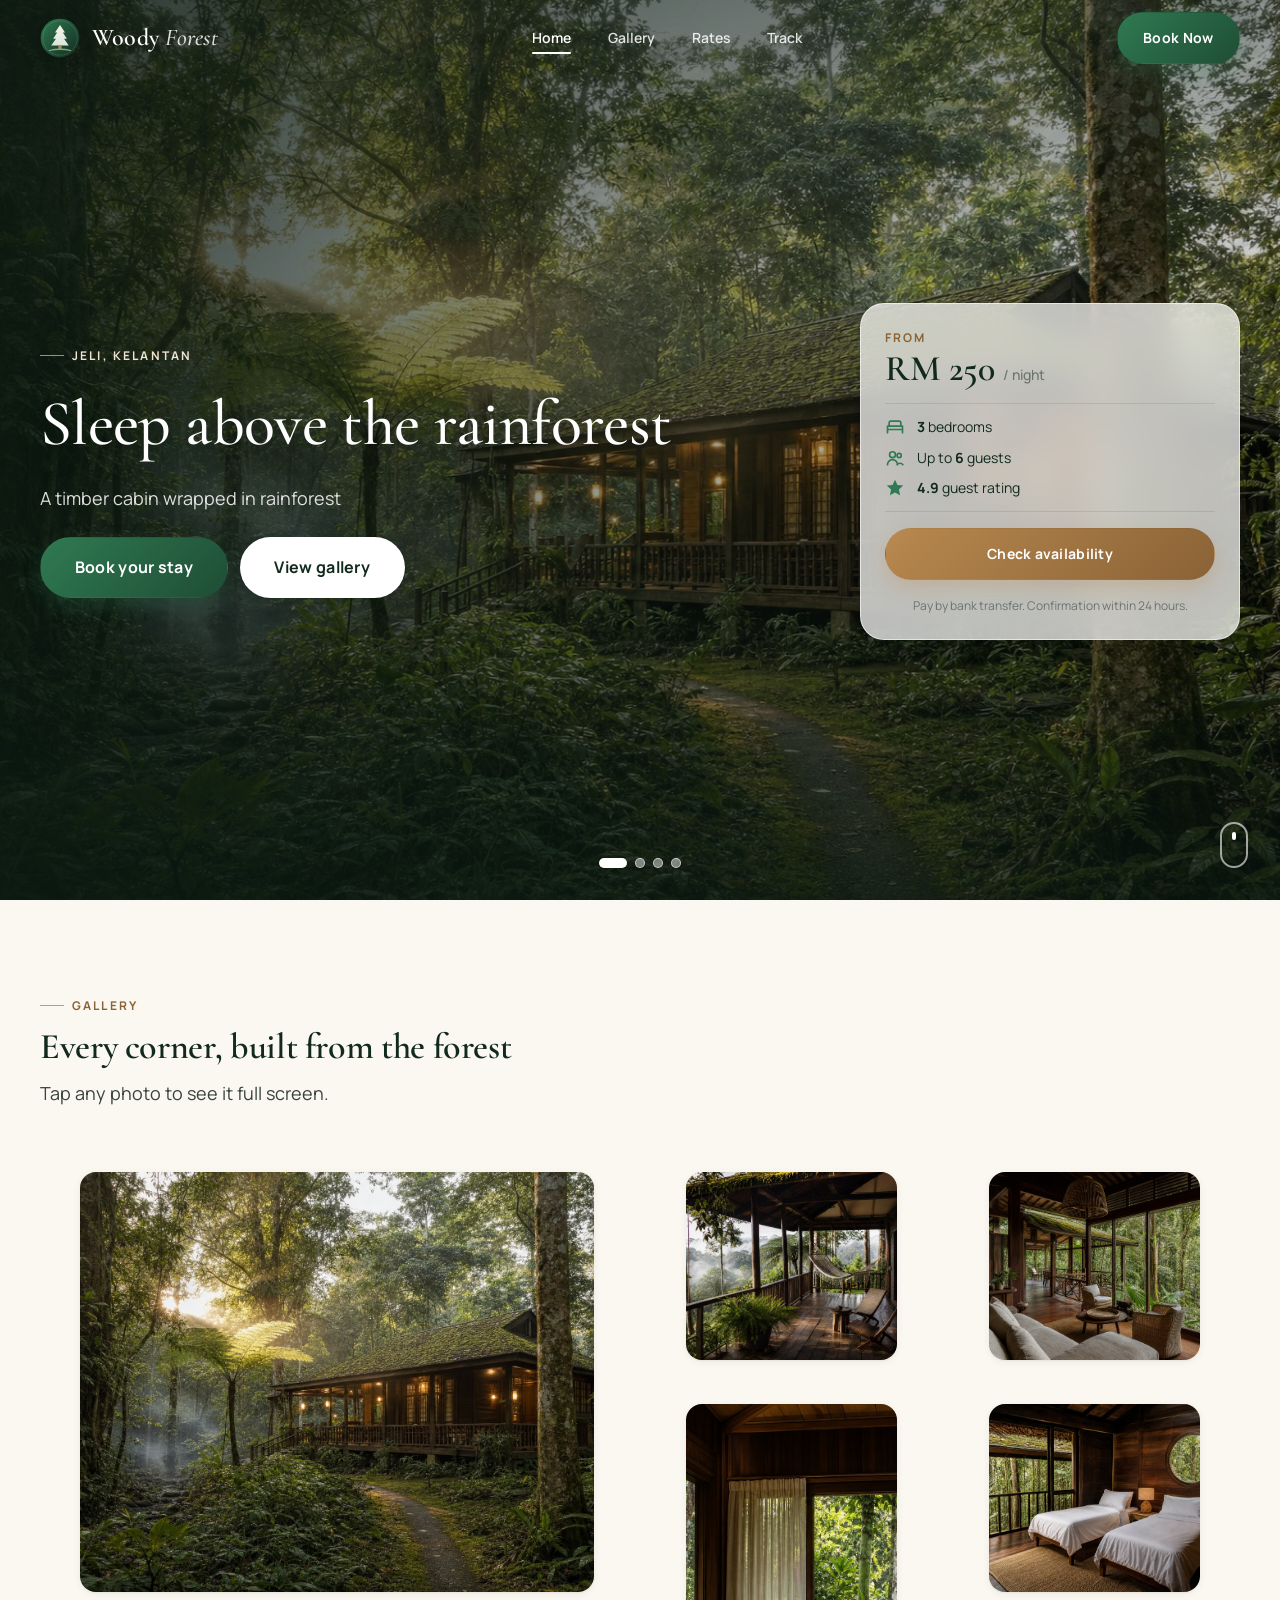
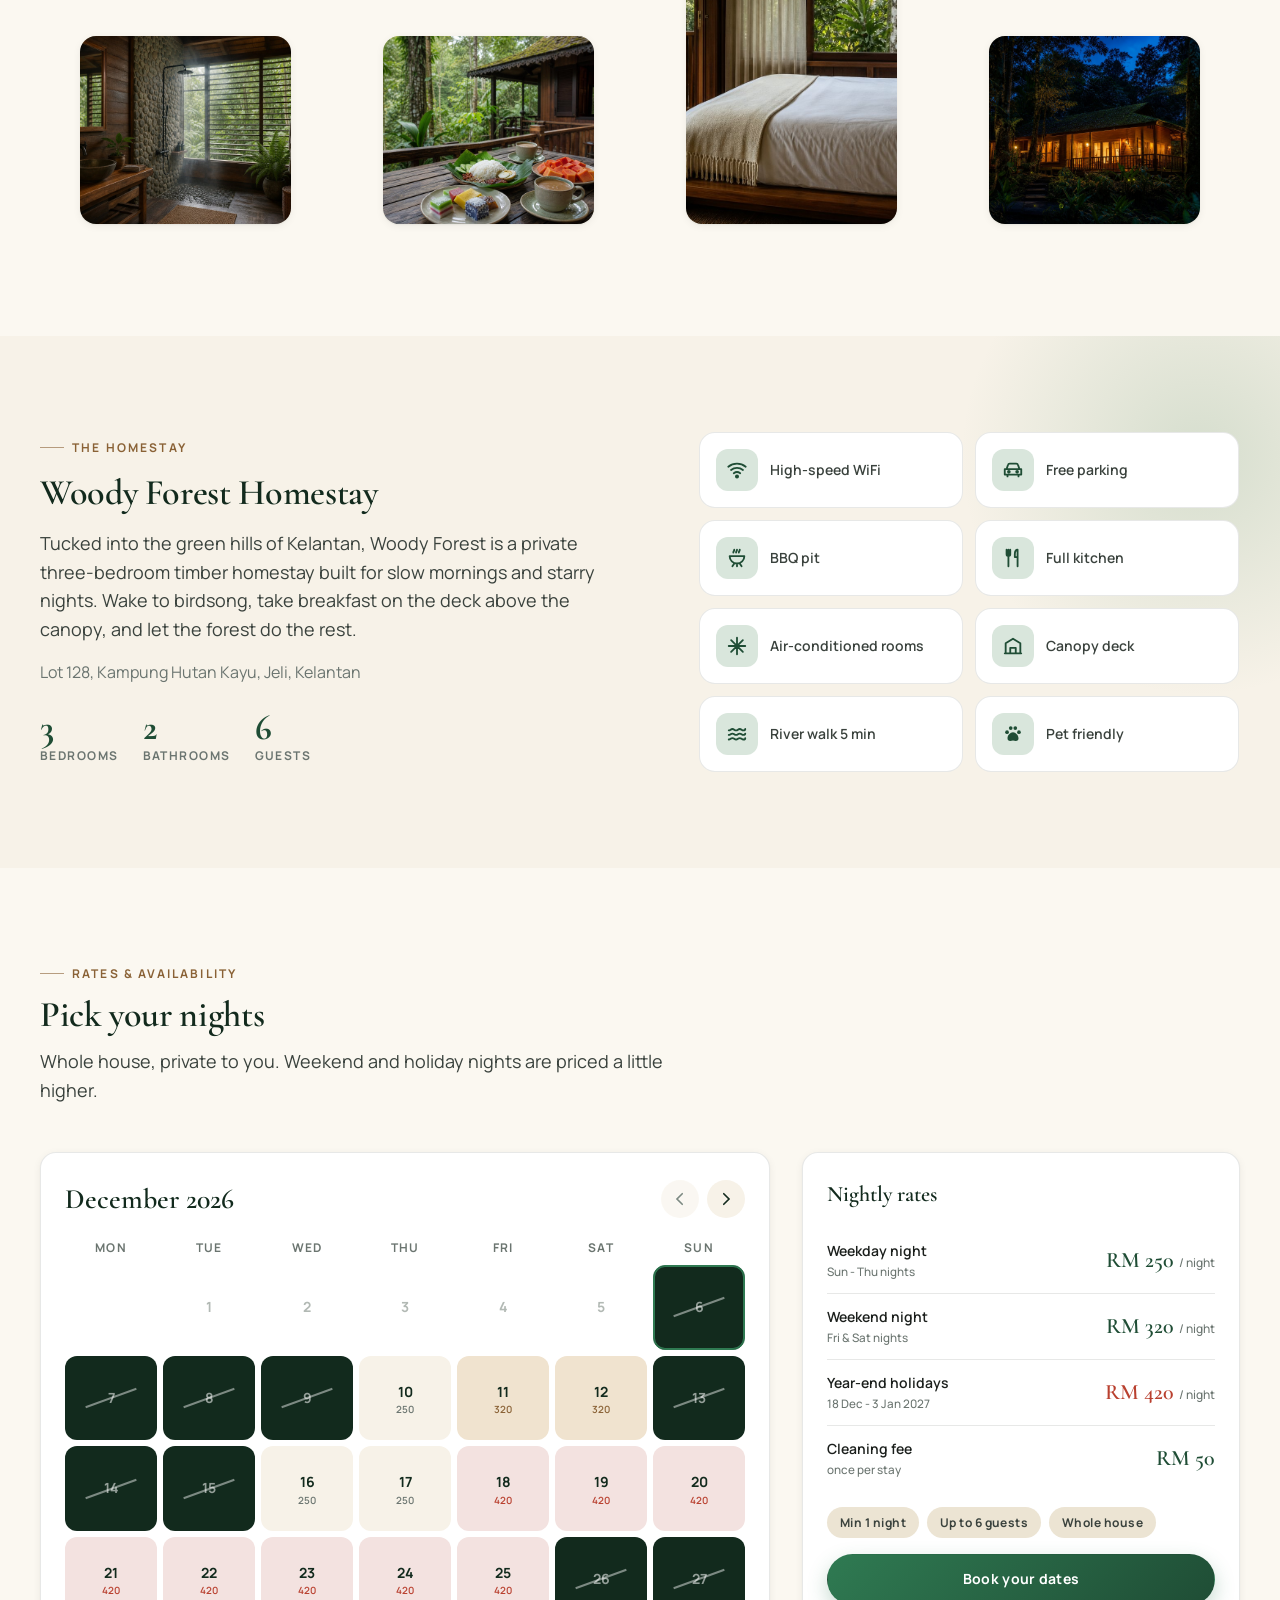
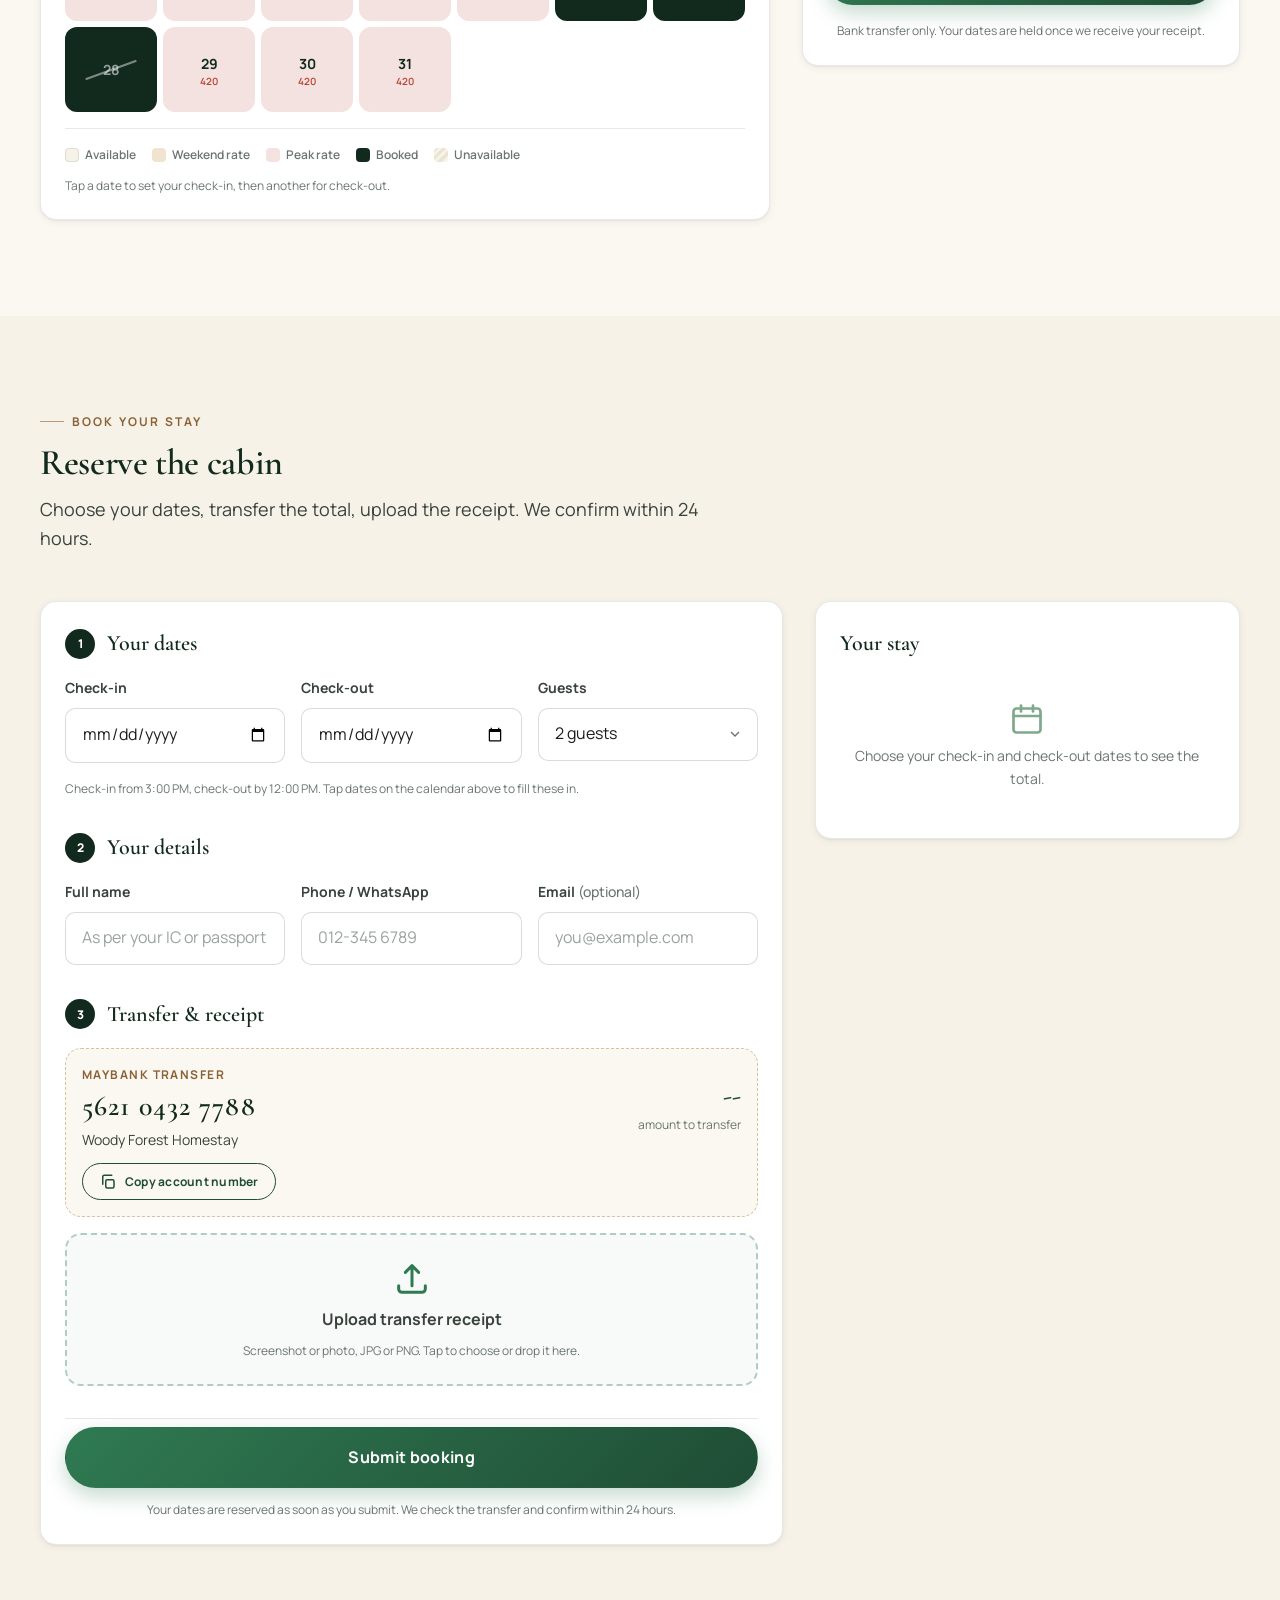
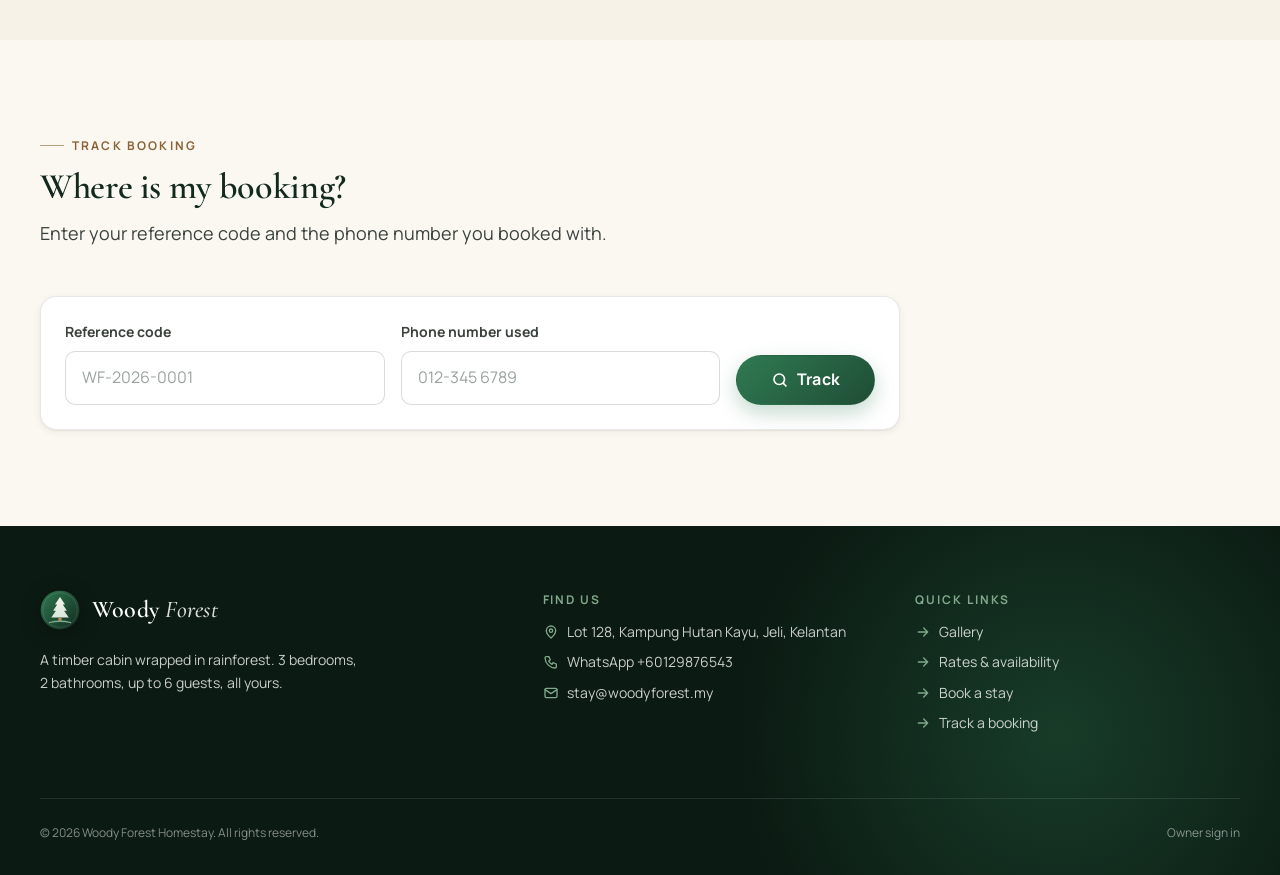
==== commit 4b3243e0: "[Phase 3/Task 5] Booking tracker with status stepper and settings-driven footer === TECHNICAL CHANGE" ====
--- a/index.html
+++ b/index.html
@@ -208,7 +208,23 @@
           <h2 class="h2">Where is my booking?</h2>
           <p class="lead">Enter your reference code and the phone number you booked with.</p>
         </div>
-        <div class="track__panel card card--pad reveal" id="trackPanel"></div>
+        <div class="track__panel card card--pad reveal" id="trackPanel">
+          <form class="track-form" id="trackForm" novalidate>
+            <div class="field">
+              <label class="label" for="trackRef">Reference code</label>
+              <input class="input" type="text" id="trackRef" placeholder="WF-2026-0001" autocomplete="off" spellcheck="false" required>
+            </div>
+            <div class="field">
+              <label class="label" for="trackPhone">Phone number used</label>
+              <input class="input" type="tel" id="trackPhone" placeholder="012-345 6789" autocomplete="tel" required>
+            </div>
+            <button type="submit" class="btn btn--primary btn--lg" id="trackSubmit">
+              <svg viewBox="0 0 24 24" fill="none" stroke="currentColor" stroke-width="2.2" stroke-linecap="round" stroke-linejoin="round"><circle cx="11" cy="11" r="7"/><path d="m20 20-3.5-3.5"/></svg>
+              Track
+            </button>
+          </form>
+          <div class="track-result" id="trackResult"></div>
+        </div>
       </div>
     </section>
   </main>
--- a/css/landing.css
+++ b/css/landing.css
@@ -1395,6 +1395,346 @@
 
   .success__ref {
     font-size: var(--text-xl);
+  }
+}
+
+/* --------------------------------------------------------------------------
+   Track booking
+   -------------------------------------------------------------------------- */
+.track {
+  background: var(--sand);
+}
+
+.track__panel {
+  max-width: 860px;
+  display: flex;
+  flex-direction: column;
+  gap: var(--space-5);
+}
+
+.track-form {
+  display: grid;
+  grid-template-columns: 1fr 1fr auto;
+  gap: var(--space-4);
+  align-items: end;
+}
+
+.track-form .btn {
+  height: 50px;
+}
+
+.track-result:empty {
+  display: none;
+}
+
+.track-result__head {
+  display: flex;
+  flex-wrap: wrap;
+  align-items: center;
+  justify-content: space-between;
+  gap: var(--space-3);
+  padding-top: var(--space-5);
+  border-top: 1px solid var(--line);
+  animation: fade-up var(--dur) var(--ease-out);
+}
+
+.track-result__ref {
+  font-family: var(--font-display);
+  font-size: var(--text-2xl);
+  font-weight: 600;
+  color: var(--forest-900);
+  letter-spacing: 0.04em;
+}
+
+.track-result__guest {
+  font-size: var(--text-sm);
+  color: var(--muted);
+}
+
+/* stepper */
+.stepper {
+  display: grid;
+  grid-template-columns: repeat(3, 1fr);
+  position: relative;
+  margin: var(--space-4) 0;
+  animation: fade-up var(--dur) var(--ease-out) 60ms both;
+}
+
+.step {
+  position: relative;
+  display: flex;
+  flex-direction: column;
+  align-items: center;
+  gap: var(--space-2);
+  text-align: center;
+  font-size: var(--text-xs);
+  font-weight: 700;
+  letter-spacing: 0.06em;
+  text-transform: uppercase;
+  color: var(--muted);
+}
+
+.step::before {
+  content: "";
+  position: absolute;
+  top: 17px;
+  left: -50%;
+  width: 100%;
+  height: 3px;
+  background: var(--cream-dark);
+  z-index: 0;
+}
+
+.step:first-child::before {
+  display: none;
+}
+
+.step__dot {
+  position: relative;
+  z-index: 1;
+  width: 36px;
+  height: 36px;
+  border-radius: 50%;
+  display: grid;
+  place-items: center;
+  background: var(--cream-dark);
+  color: var(--muted);
+  border: 3px solid var(--white);
+  transition: background-color var(--dur), color var(--dur), transform var(--dur) var(--ease-out);
+}
+
+.step__dot svg {
+  width: 18px;
+  height: 18px;
+}
+
+.step small {
+  display: block;
+  font-weight: 500;
+  letter-spacing: 0;
+  text-transform: none;
+  color: var(--muted);
+}
+
+.step.is-done .step__dot,
+.step.is-done::before {
+  background: var(--forest-500);
+  color: var(--white);
+}
+
+.step.is-done {
+  color: var(--forest-700);
+}
+
+.step.is-current .step__dot {
+  background: var(--forest-900);
+  color: var(--white);
+  transform: scale(1.12);
+  animation: pulse-ring 1.8s var(--ease-out) infinite;
+}
+
+.step.is-current {
+  color: var(--forest-900);
+}
+
+.step.is-current::before {
+  background: var(--forest-500);
+}
+
+.stepper--ended .step.is-ended .step__dot {
+  background: var(--danger);
+  color: var(--white);
+}
+
+.stepper--ended .step.is-ended {
+  color: var(--danger);
+}
+
+.stepper--ended .step.is-ended::before {
+  background: var(--danger-soft);
+}
+
+.track-result__grid {
+  display: grid;
+  grid-template-columns: repeat(auto-fit, minmax(150px, 1fr));
+  gap: var(--space-3);
+  animation: fade-up var(--dur) var(--ease-out) 120ms both;
+}
+
+.track-result__cell {
+  padding: var(--space-3) var(--space-4);
+  border-radius: var(--radius-sm);
+  background: var(--sand);
+  font-size: var(--text-sm);
+  font-weight: 600;
+}
+
+.track-result__cell span {
+  display: block;
+  font-size: var(--text-xs);
+  font-weight: 700;
+  letter-spacing: 0.08em;
+  text-transform: uppercase;
+  color: var(--muted);
+  margin-bottom: 2px;
+}
+
+.track-result__note {
+  display: flex;
+  gap: var(--space-3);
+  padding: var(--space-4);
+  border-radius: var(--radius-sm);
+  font-size: var(--text-sm);
+  animation: fade-up var(--dur) var(--ease-out) 180ms both;
+}
+
+.track-result__note svg {
+  width: 20px;
+  height: 20px;
+  flex: none;
+}
+
+.track-result__note--info { background: var(--info-soft); color: var(--info); }
+.track-result__note--success { background: var(--success-soft); color: var(--success); }
+.track-result__note--warning { background: var(--warning-soft); color: var(--warning); }
+.track-result__note--danger { background: var(--danger-soft); color: var(--danger); }
+
+.track-result__actions {
+  display: flex;
+  flex-wrap: wrap;
+  gap: var(--space-3);
+}
+
+.track-result__missing {
+  display: flex;
+  flex-direction: column;
+  align-items: center;
+  gap: var(--space-2);
+  padding: var(--space-5);
+  border-radius: var(--radius-sm);
+  background: var(--danger-soft);
+  color: var(--danger);
+  text-align: center;
+  font-size: var(--text-sm);
+  font-weight: 600;
+  animation: fade-up var(--dur) var(--ease-out);
+}
+
+.track-result__missing svg {
+  width: 32px;
+  height: 32px;
+}
+
+@media (max-width: 767px) {
+  .track-form {
+    grid-template-columns: 1fr;
+  }
+
+  .step small {
+    display: none;
+  }
+
+  .step {
+    font-size: 0.62rem;
+  }
+}
+
+/* --------------------------------------------------------------------------
+   Footer
+   -------------------------------------------------------------------------- */
+.footer {
+  background: var(--forest-950);
+  color: rgba(255, 255, 255, 0.78);
+  padding: var(--space-10) 0 var(--space-6);
+  position: relative;
+  overflow: hidden;
+}
+
+.footer::before {
+  content: "";
+  position: absolute;
+  inset: auto -10% -60% auto;
+  width: 60vw;
+  height: 60vw;
+  max-width: 700px;
+  max-height: 700px;
+  border-radius: 50%;
+  background: radial-gradient(circle, rgba(47, 122, 82, 0.35), transparent 65%);
+  pointer-events: none;
+}
+
+.footer__inner {
+  position: relative;
+  display: grid;
+  grid-template-columns: 1.4fr 1fr 1fr;
+  gap: var(--space-8);
+}
+
+.footer .brand {
+  color: var(--white);
+}
+
+.footer__tagline {
+  margin-top: var(--space-3);
+  max-width: 36ch;
+  font-size: var(--text-sm);
+}
+
+.footer__title {
+  font-size: var(--text-xs);
+  font-weight: 700;
+  letter-spacing: 0.16em;
+  text-transform: uppercase;
+  color: var(--moss);
+  margin-bottom: var(--space-3);
+}
+
+.footer__list {
+  display: flex;
+  flex-direction: column;
+  gap: var(--space-2);
+  font-size: var(--text-sm);
+}
+
+.footer__list a {
+  display: inline-flex;
+  align-items: center;
+  gap: var(--space-2);
+  transition: color var(--dur-fast), transform var(--dur-fast) var(--ease-out);
+}
+
+.footer__list a:hover {
+  color: var(--white);
+  transform: translateX(3px);
+}
+
+.footer__list svg {
+  width: 16px;
+  height: 16px;
+  color: var(--moss);
+}
+
+.footer__bottom {
+  grid-column: 1 / -1;
+  display: flex;
+  flex-wrap: wrap;
+  justify-content: space-between;
+  gap: var(--space-3);
+  margin-top: var(--space-4);
+  padding-top: var(--space-5);
+  border-top: 1px solid rgba(255, 255, 255, 0.1);
+  font-size: var(--text-xs);
+  color: rgba(255, 255, 255, 0.5);
+}
+
+.footer__bottom a:hover {
+  color: var(--white);
+}
+
+@media (max-width: 767px) {
+  .footer__inner {
+    grid-template-columns: 1fr;
+    gap: var(--space-6);
   }
 }
 
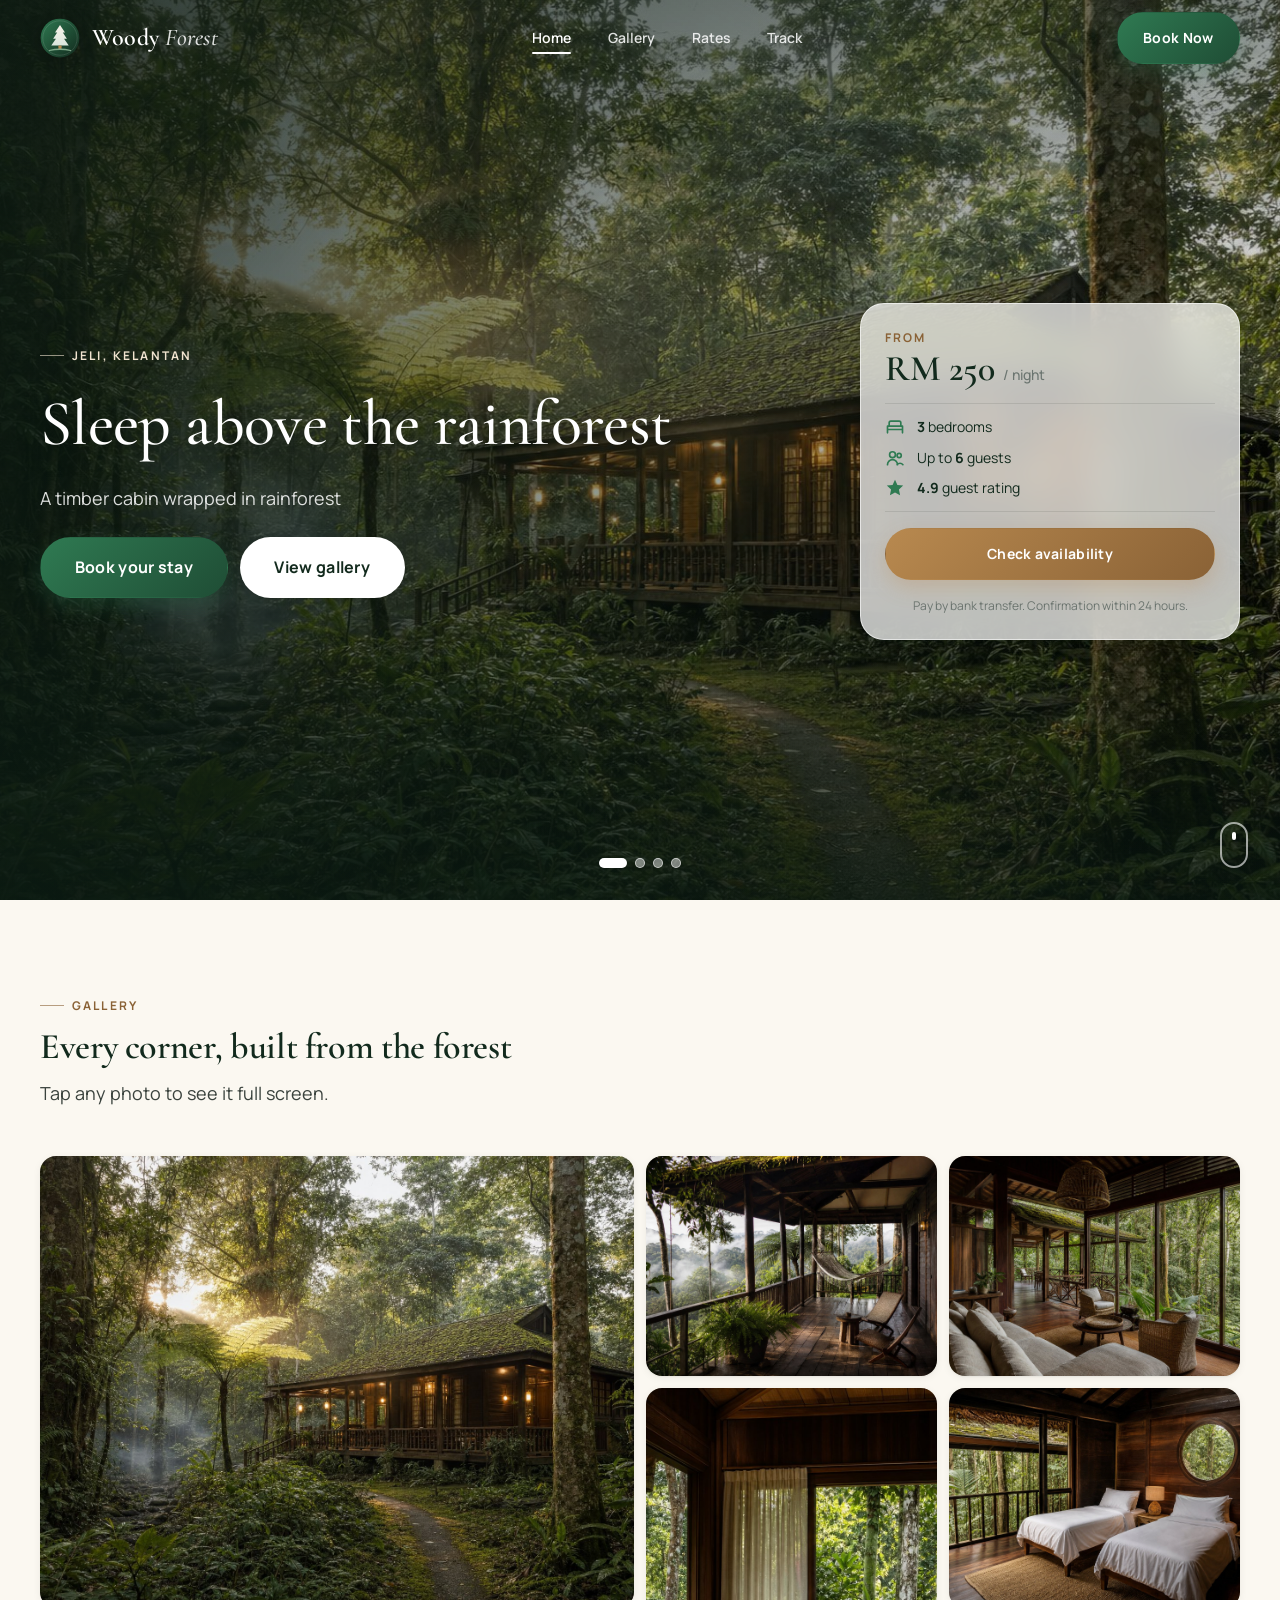
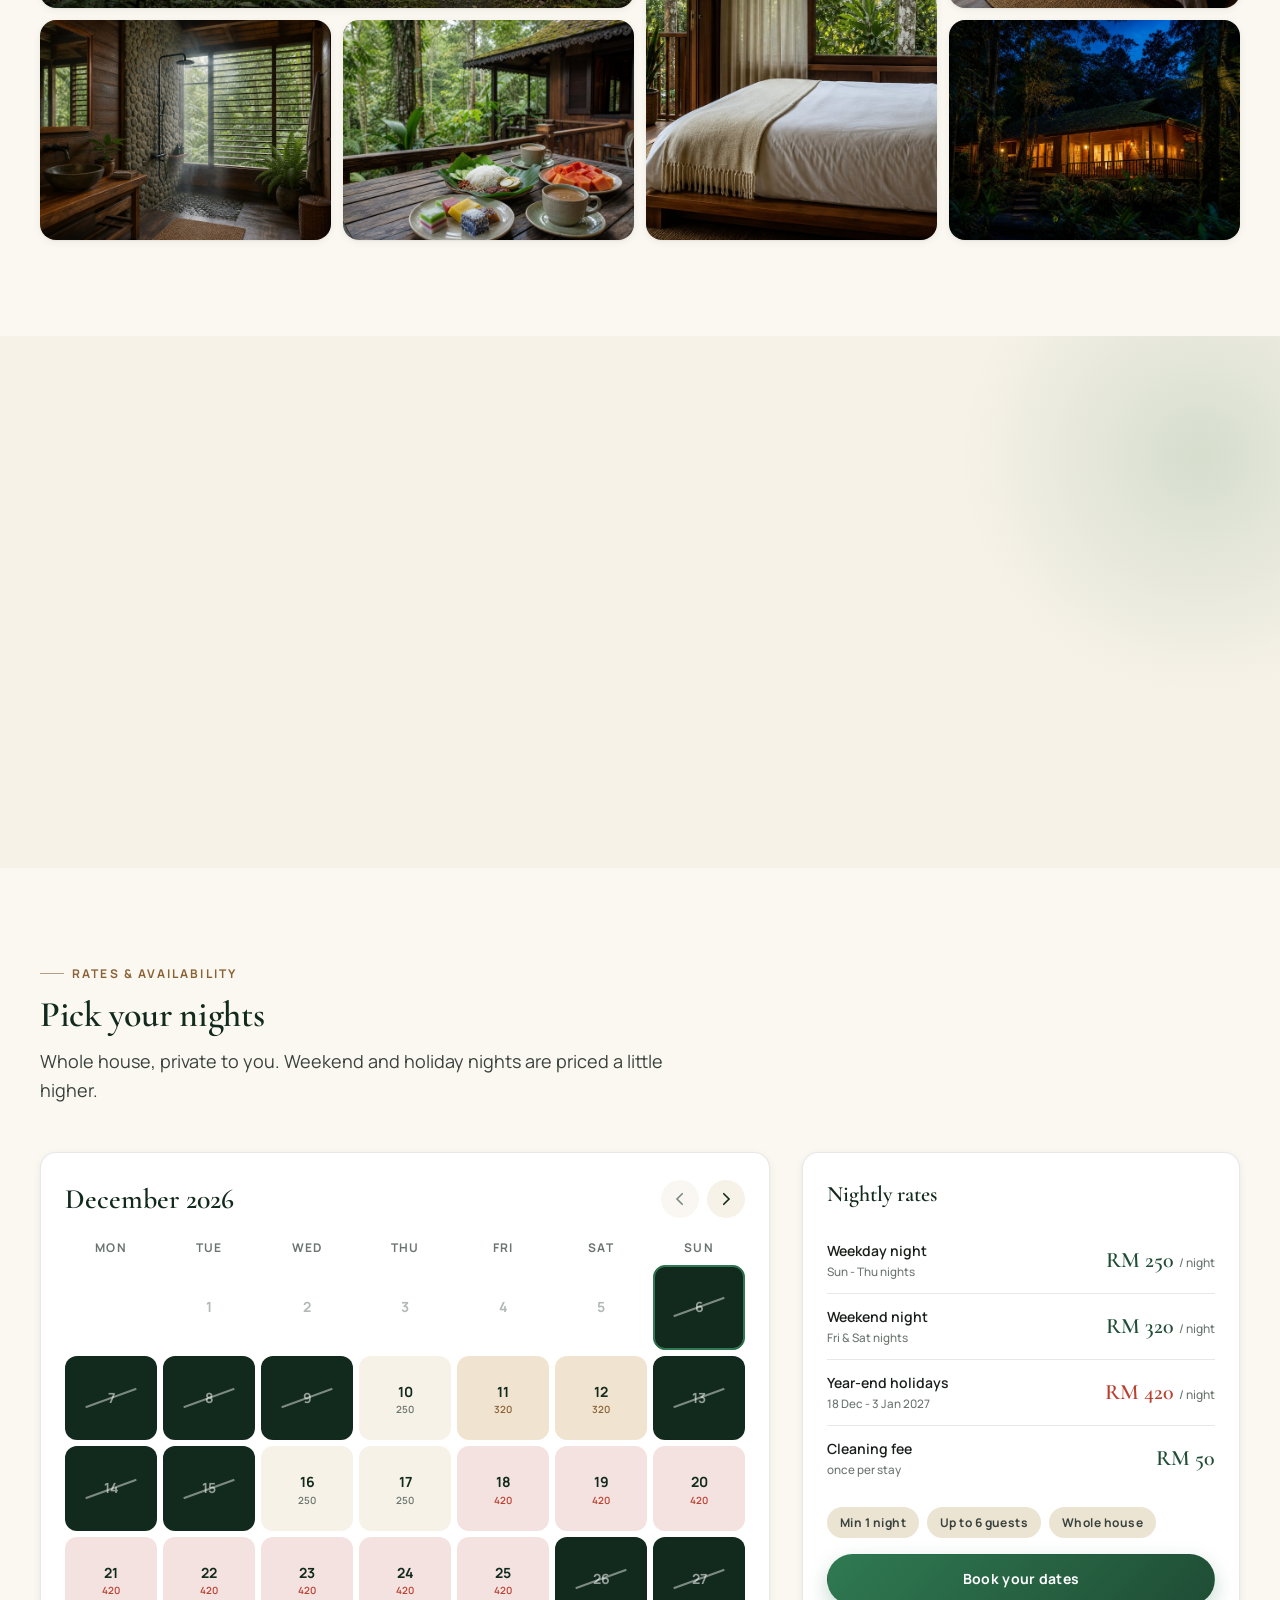
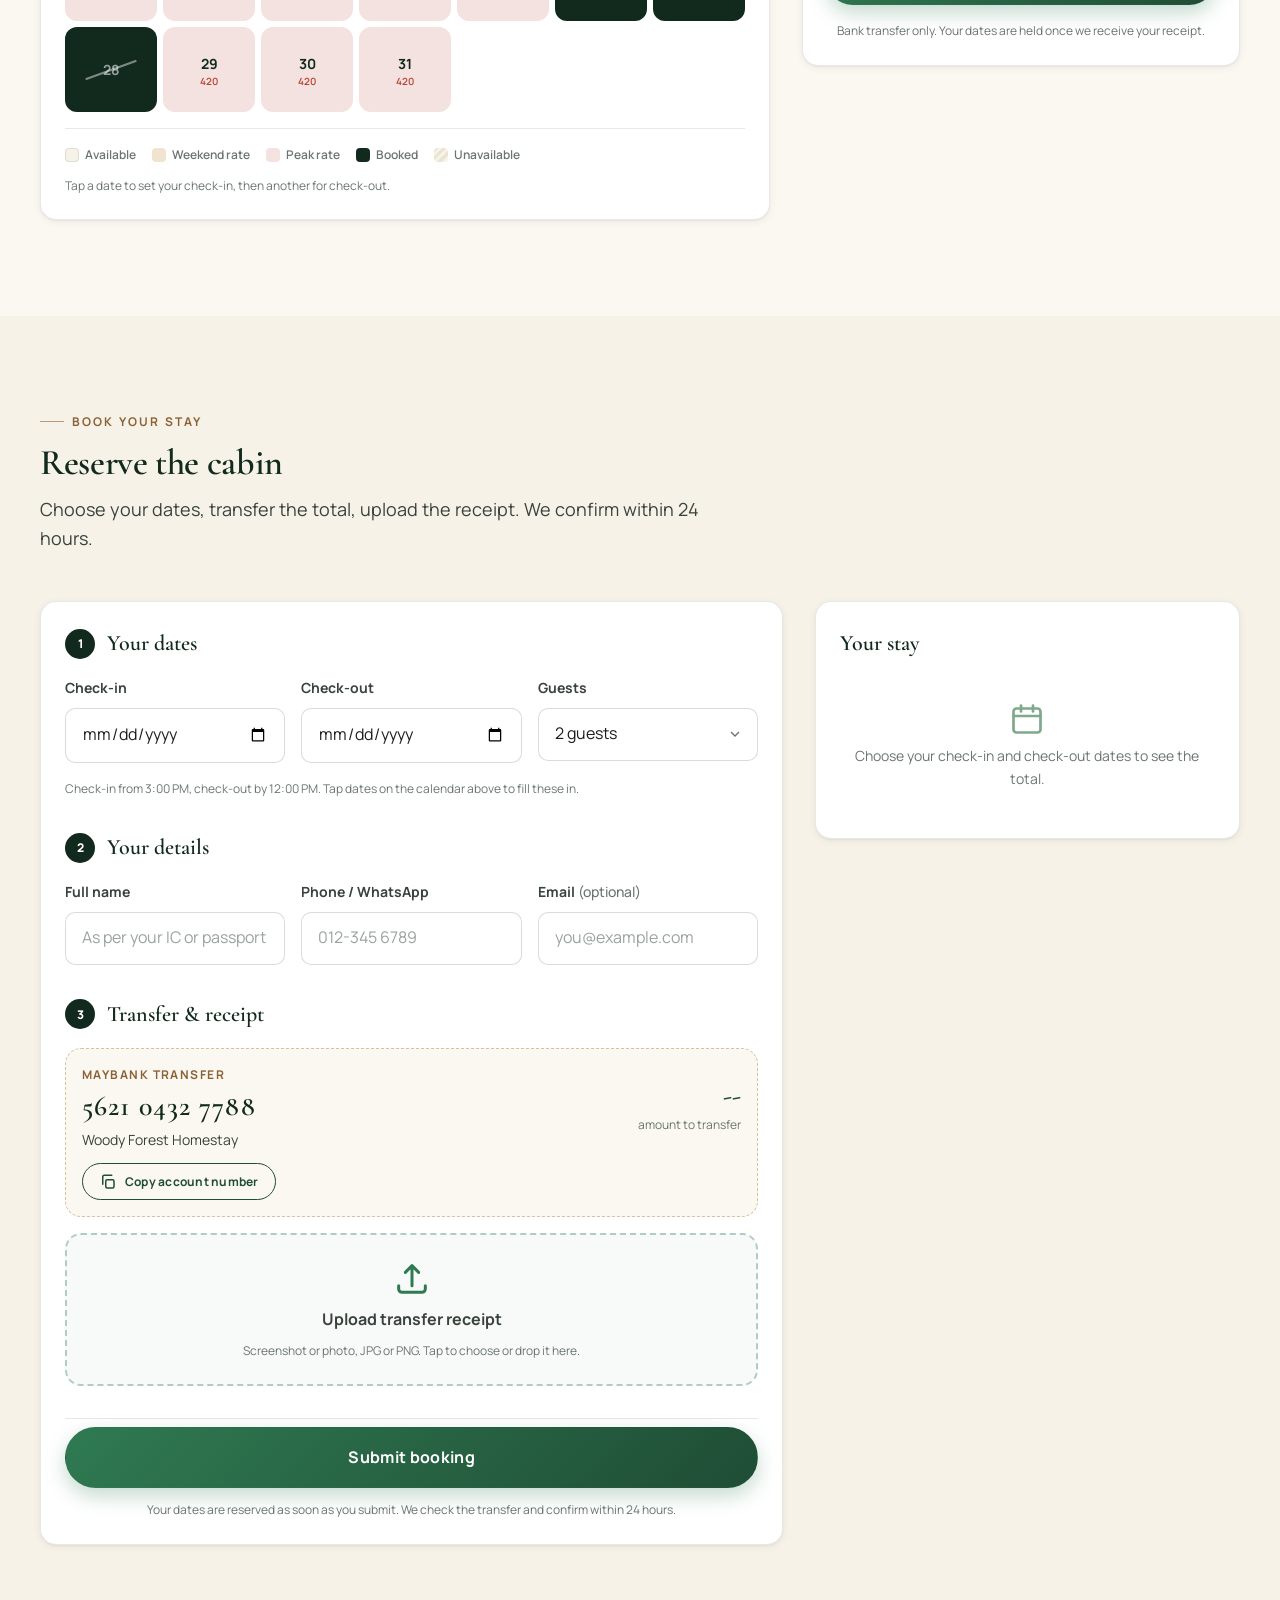
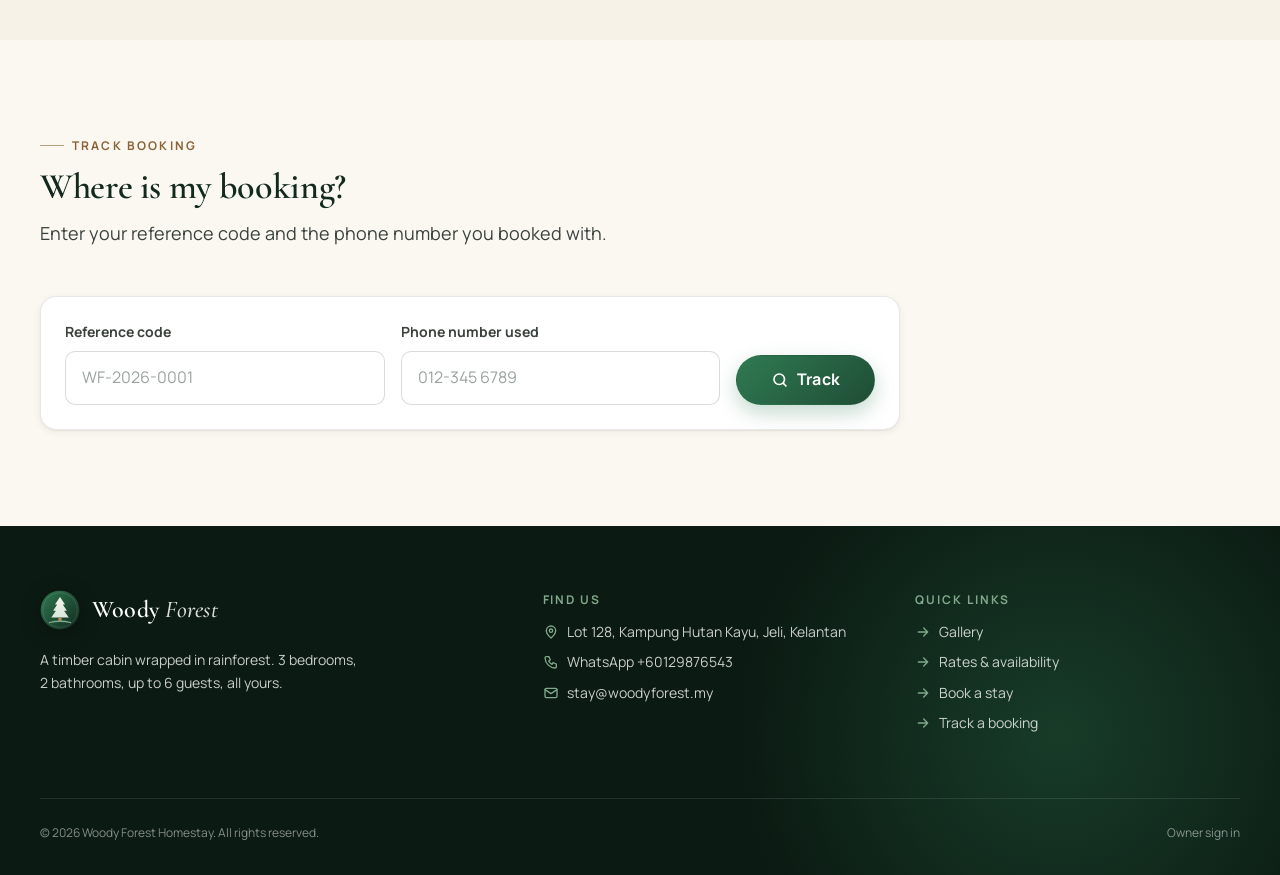
==== commit 24694402: "[Phase 4/Task 2] Motion and performance pass - hero preload, synchronous above-the-fold reveal, CLS " ====
--- a/index.html
+++ b/index.html
@@ -7,6 +7,7 @@
   <meta name="description" content="Private three-bedroom timber homestay in the Kelantan rainforest. Check rates and availability, book online and track your stay.">
   <meta name="theme-color" content="#122a1d">
   <link rel="icon" type="image/svg+xml" href="assets/img/favicon.svg">
+  <link rel="preload" as="image" href="assets/img/hero-exterior.jpg" fetchpriority="high">
   <link rel="preconnect" href="https://fonts.googleapis.com">
   <link rel="preconnect" href="https://fonts.gstatic.com" crossorigin>
   <link href="https://fonts.googleapis.com/css2?family=Cormorant+Garamond:ital,wght@0,500;0,600;0,700;1,500&family=Manrope:wght@400;500;600;700;800&display=swap" rel="stylesheet">
--- a/css/landing.css
+++ b/css/landing.css
@@ -6,6 +6,18 @@
 
 body.landing {
   background: var(--cream);
+}
+
+/* keep anchored sections clear of the fixed navbar */
+.landing section[id],
+.landing footer[id] {
+  scroll-margin-top: 64px;
+}
+
+/* pre-reveal elements sit translated a few px outside the viewport;
+   clip (not hidden) so sticky children keep working */
+.landing .section {
+  overflow-x: clip;
 }
 
 /* --------------------------------------------------------------------------
@@ -363,6 +375,7 @@
 
 .gallery__item {
   position: relative;
+  margin: 0;
   overflow: hidden;
   border-radius: var(--radius);
   background: var(--cream-dark);
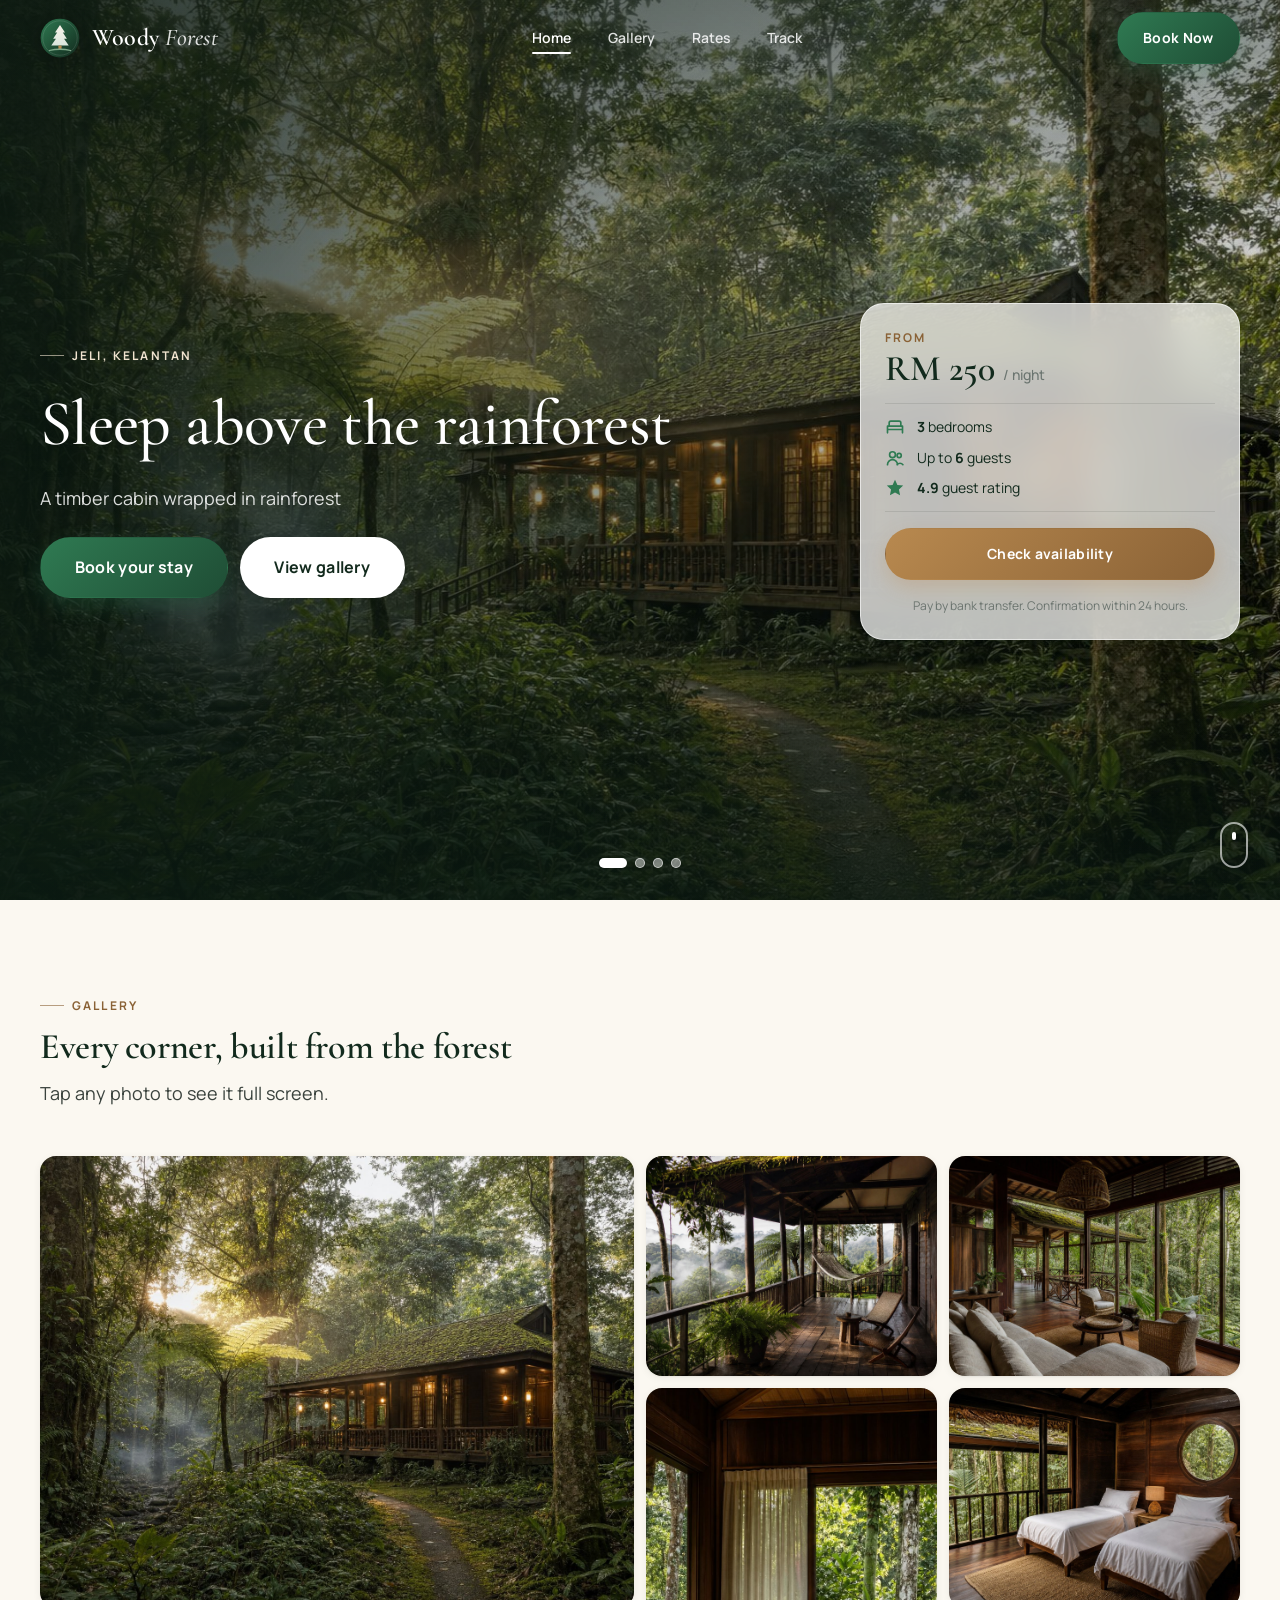
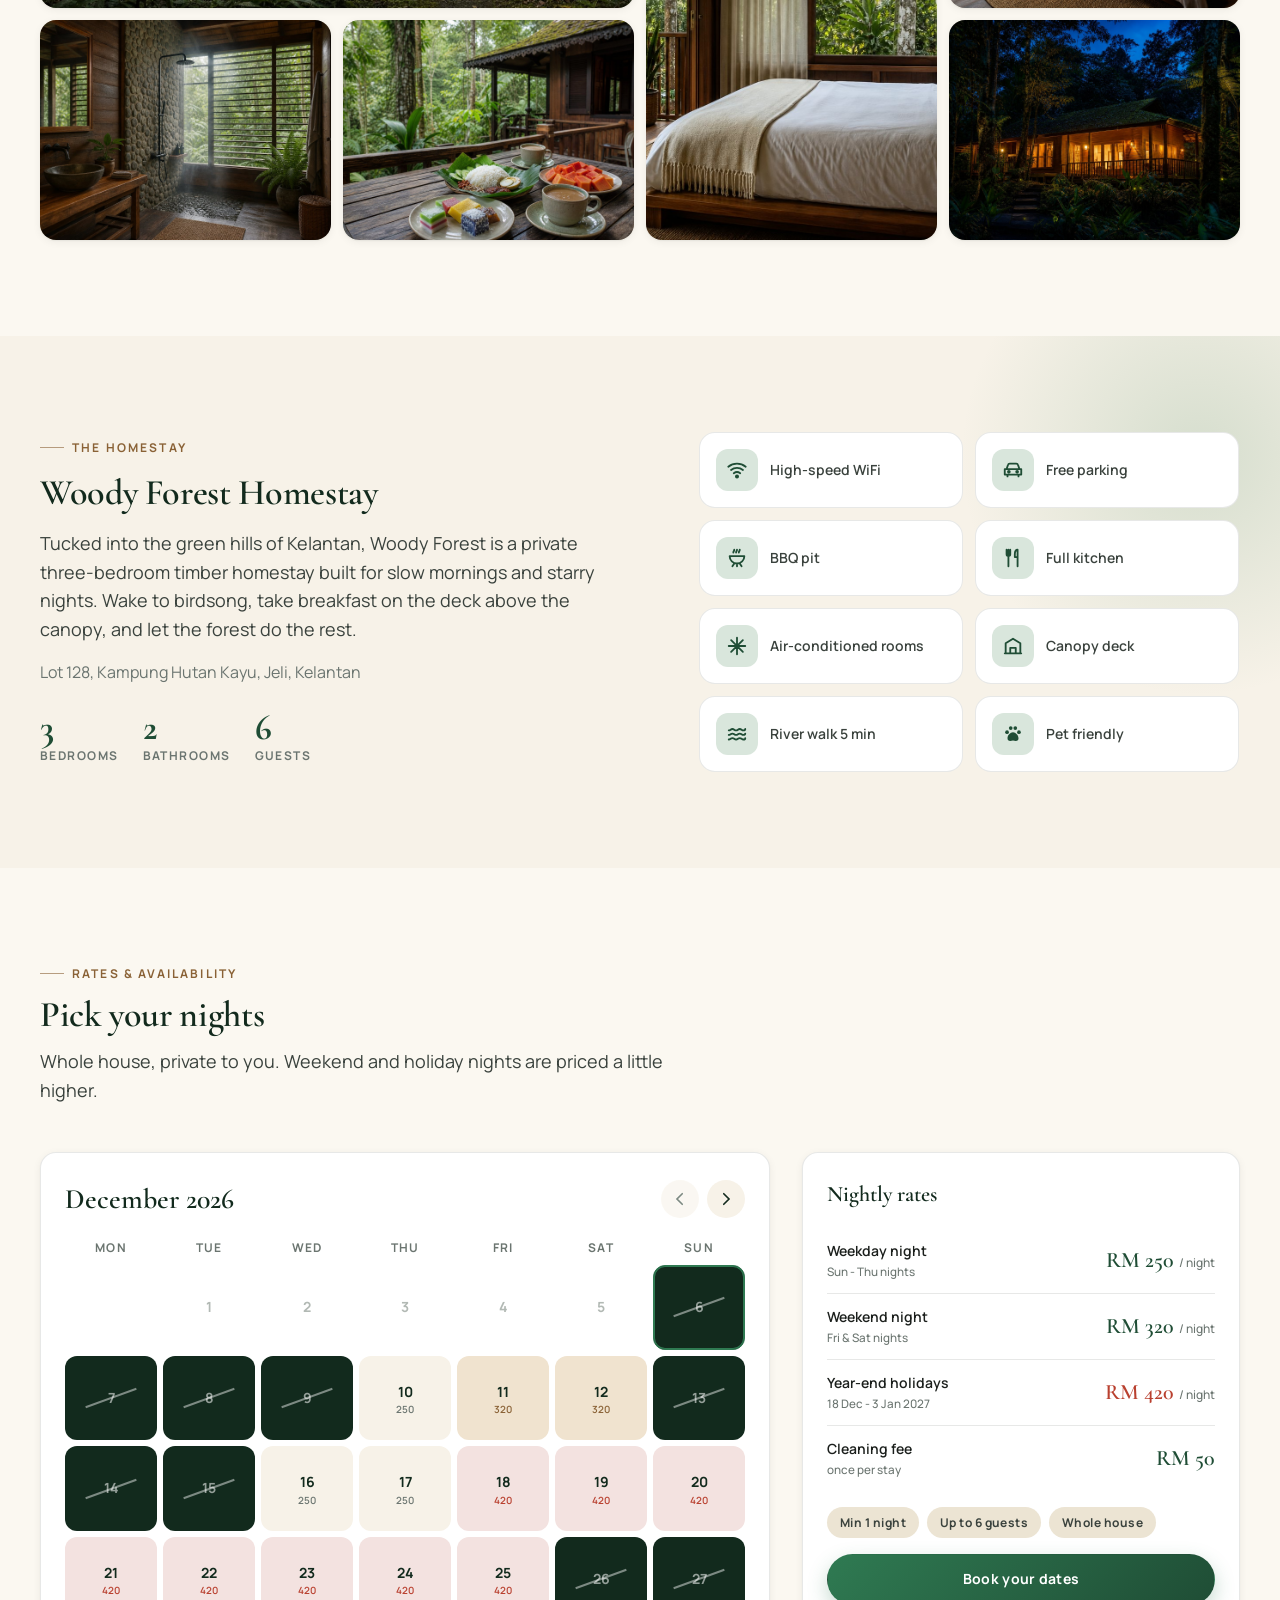
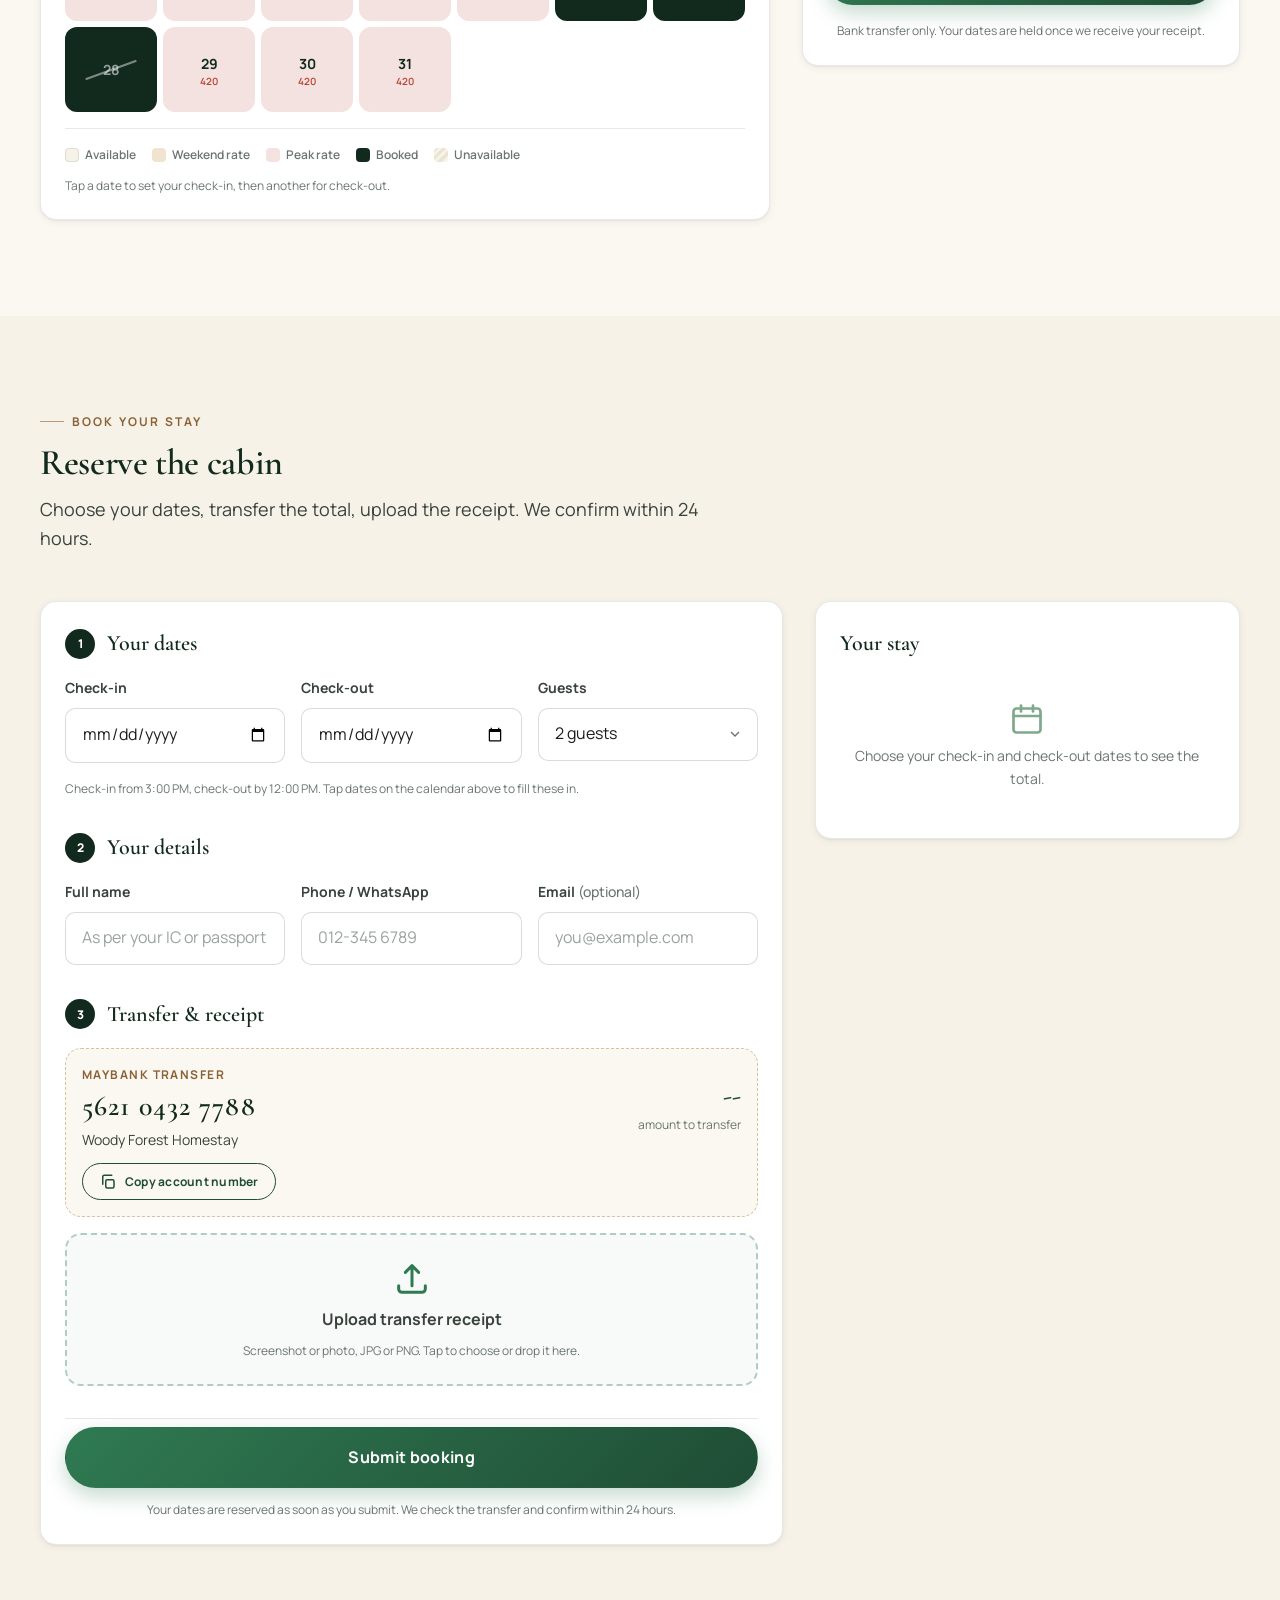
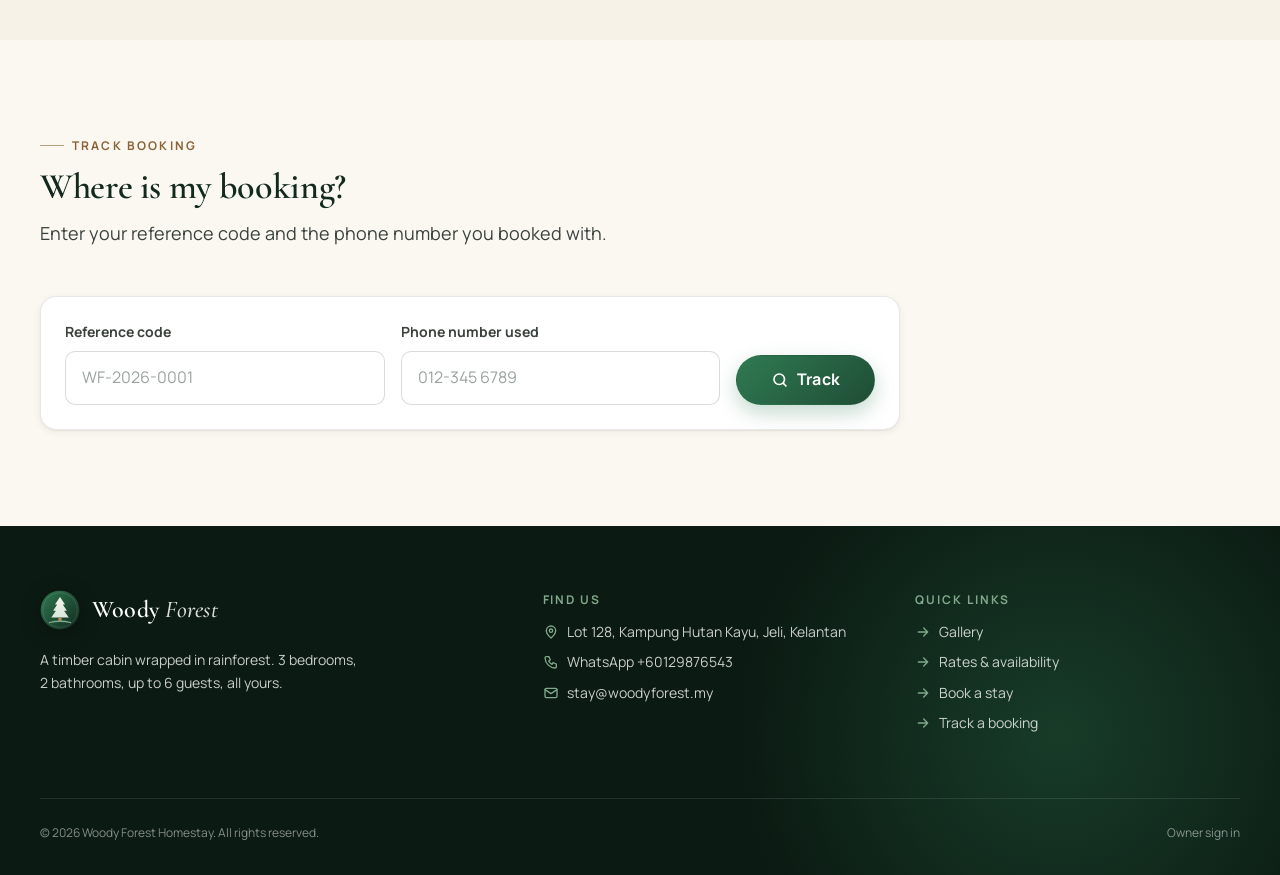
==== commit 4591be8c: "[Phase 8/Task 2] Final polish - Open Graph tags, README screenshots and two-minute walkthrough, end-" ====
--- a/index.html
+++ b/index.html
@@ -6,6 +6,15 @@
   <title>Woody Forest Homestay - A timber cabin wrapped in rainforest</title>
   <meta name="description" content="Private three-bedroom timber homestay in the Kelantan rainforest. Check rates and availability, book online and track your stay.">
   <meta name="theme-color" content="#122a1d">
+  <meta property="og:type" content="website">
+  <meta property="og:title" content="Woody Forest Homestay - A timber cabin wrapped in rainforest">
+  <meta property="og:description" content="Private three-bedroom timber homestay in the Kelantan rainforest. Check rates and availability, book online and track your stay.">
+  <meta property="og:image" content="assets/img/hero-exterior.jpg">
+  <meta property="og:locale" content="en_MY">
+  <meta name="twitter:card" content="summary_large_image">
+  <meta name="twitter:title" content="Woody Forest Homestay">
+  <meta name="twitter:description" content="Sleep above the rainforest. Book your stay by bank transfer and track it online.">
+  <meta name="twitter:image" content="assets/img/hero-exterior.jpg">
   <link rel="icon" type="image/svg+xml" href="assets/img/favicon.svg">
   <link rel="preload" as="image" href="assets/img/hero-exterior.jpg" fetchpriority="high">
   <link rel="preconnect" href="https://fonts.googleapis.com">
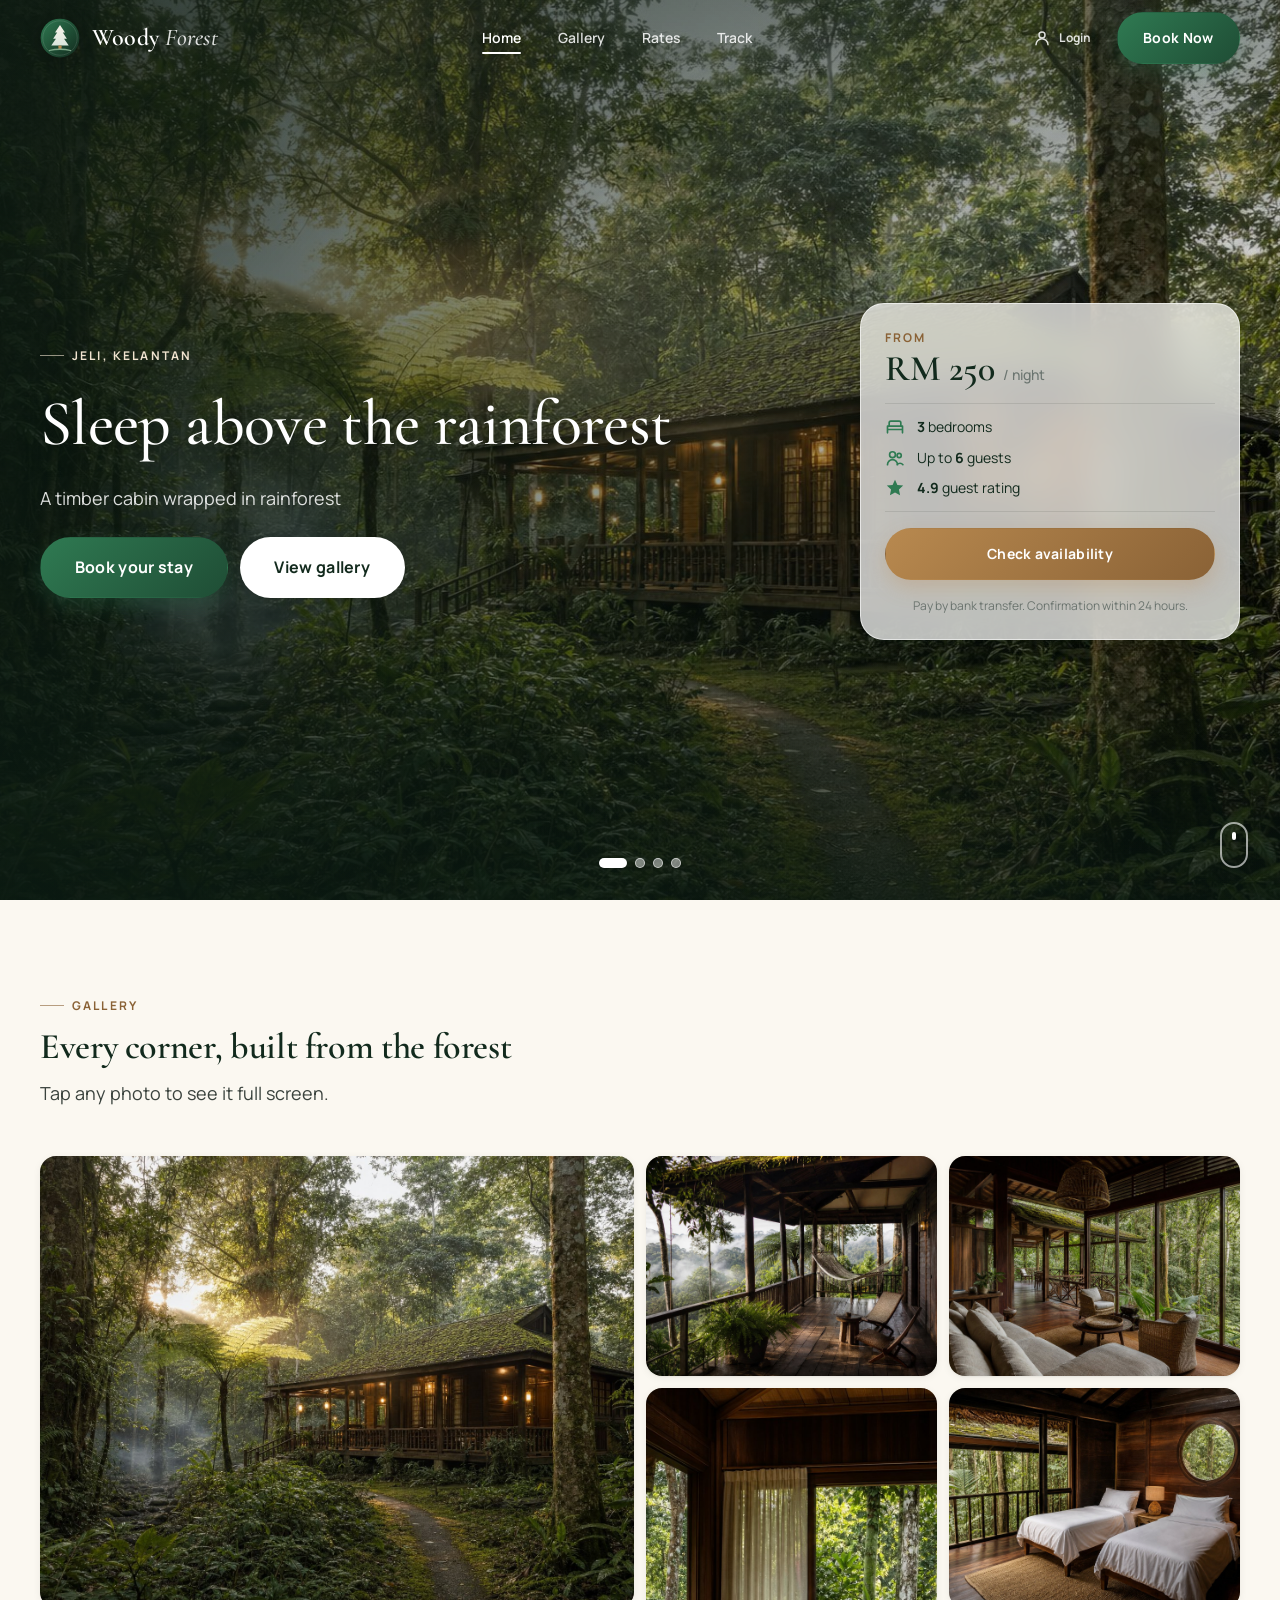
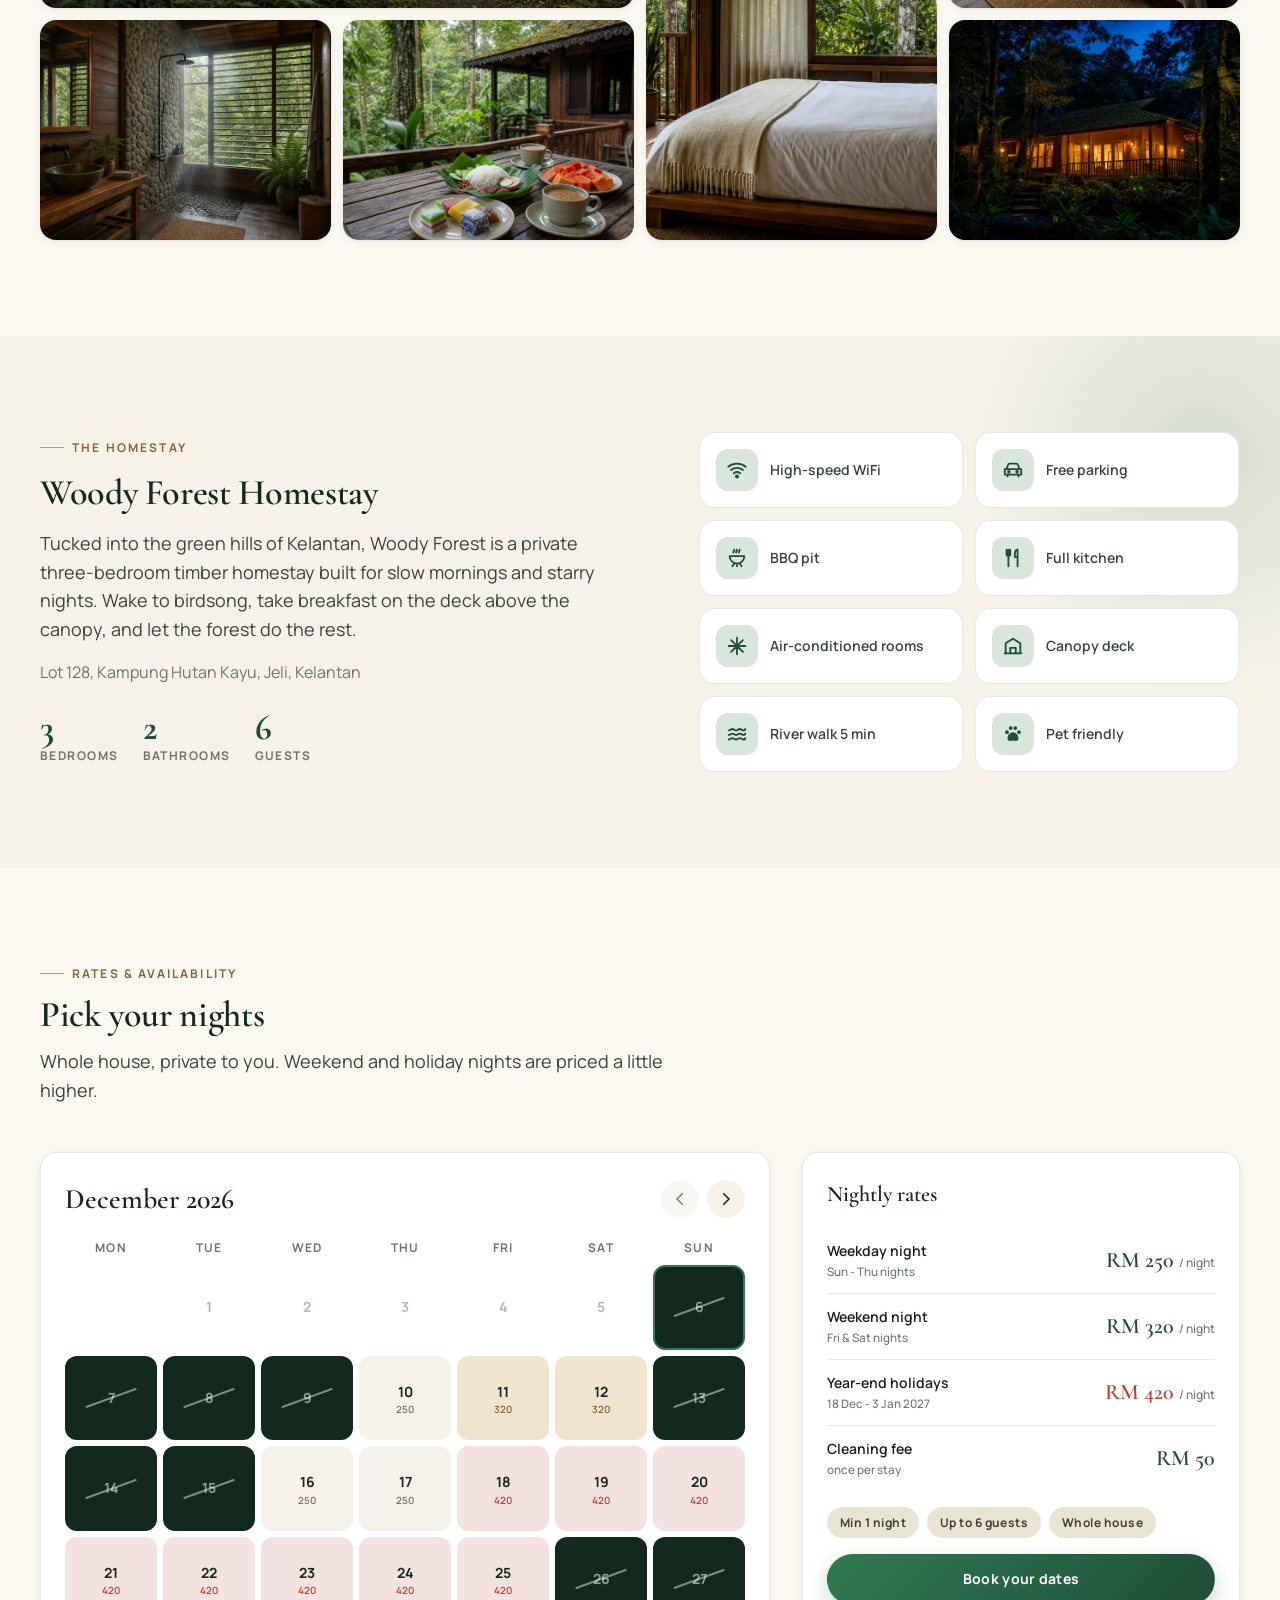
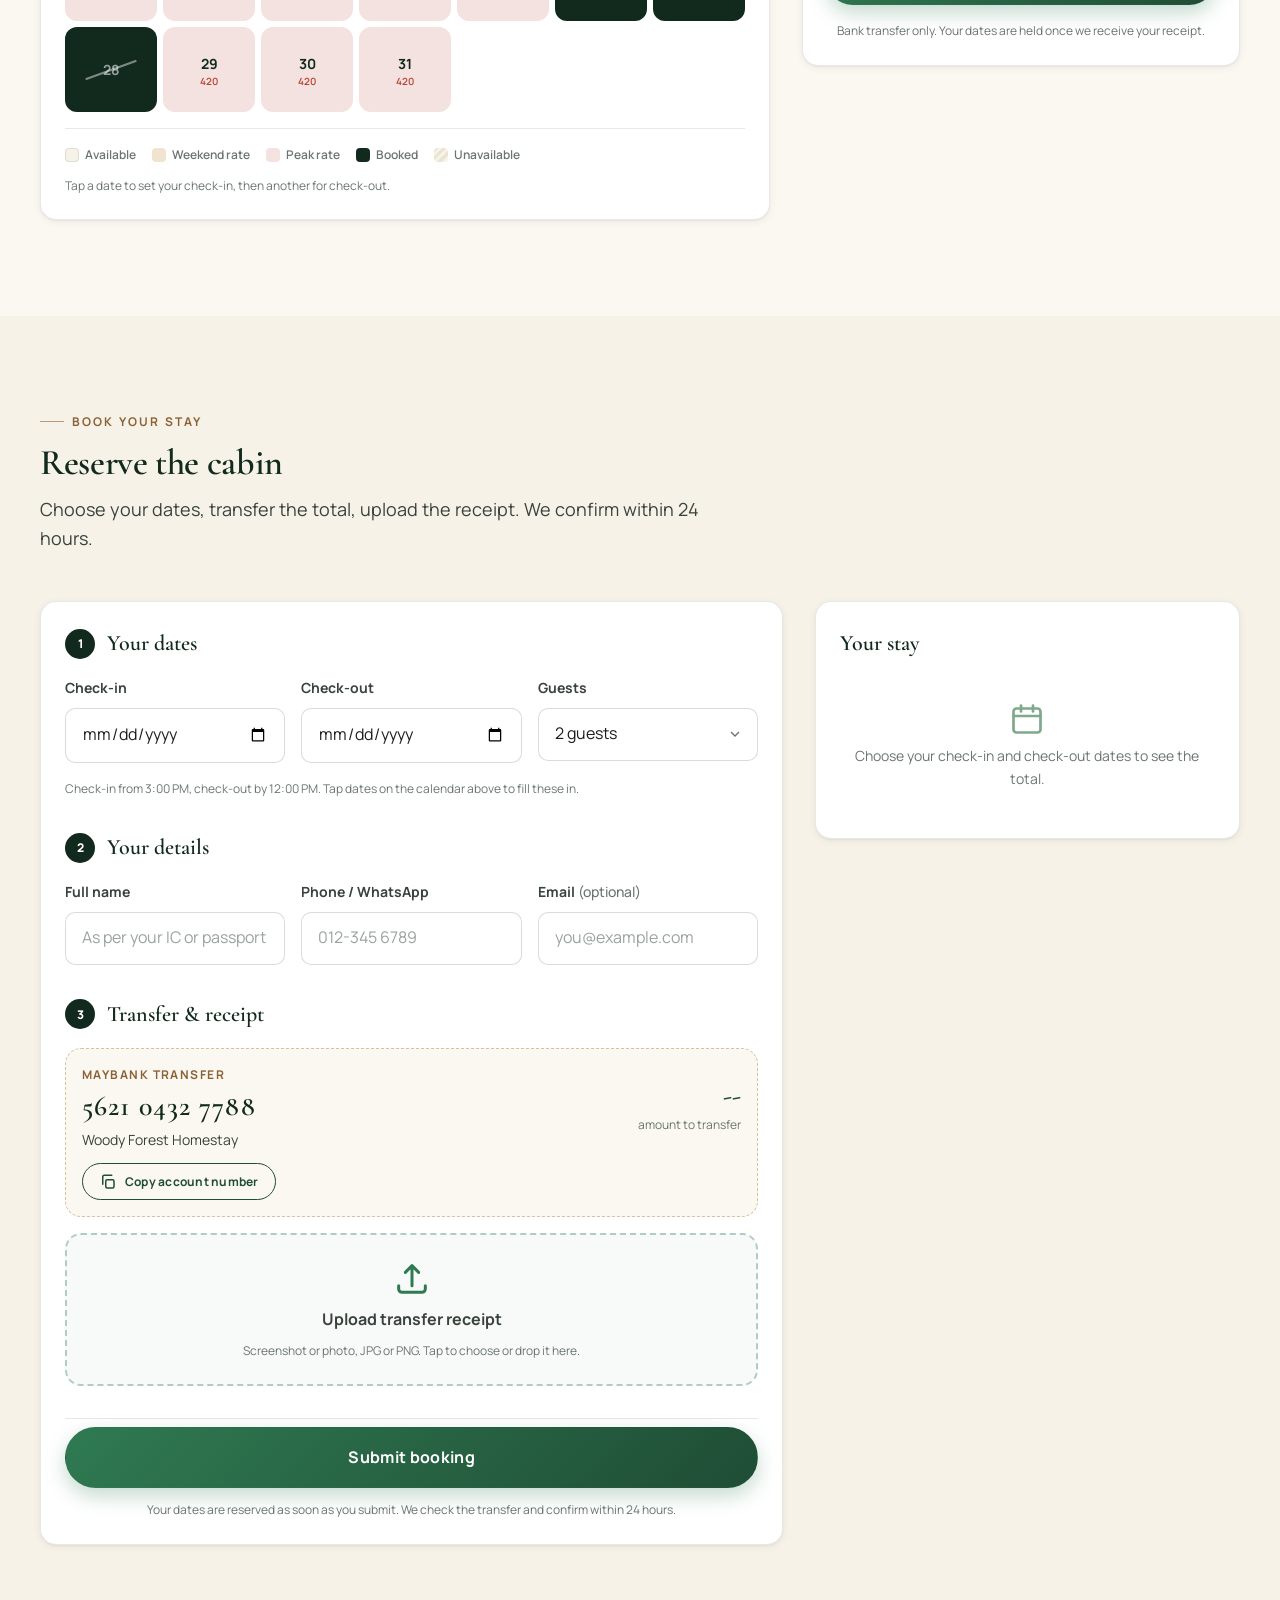
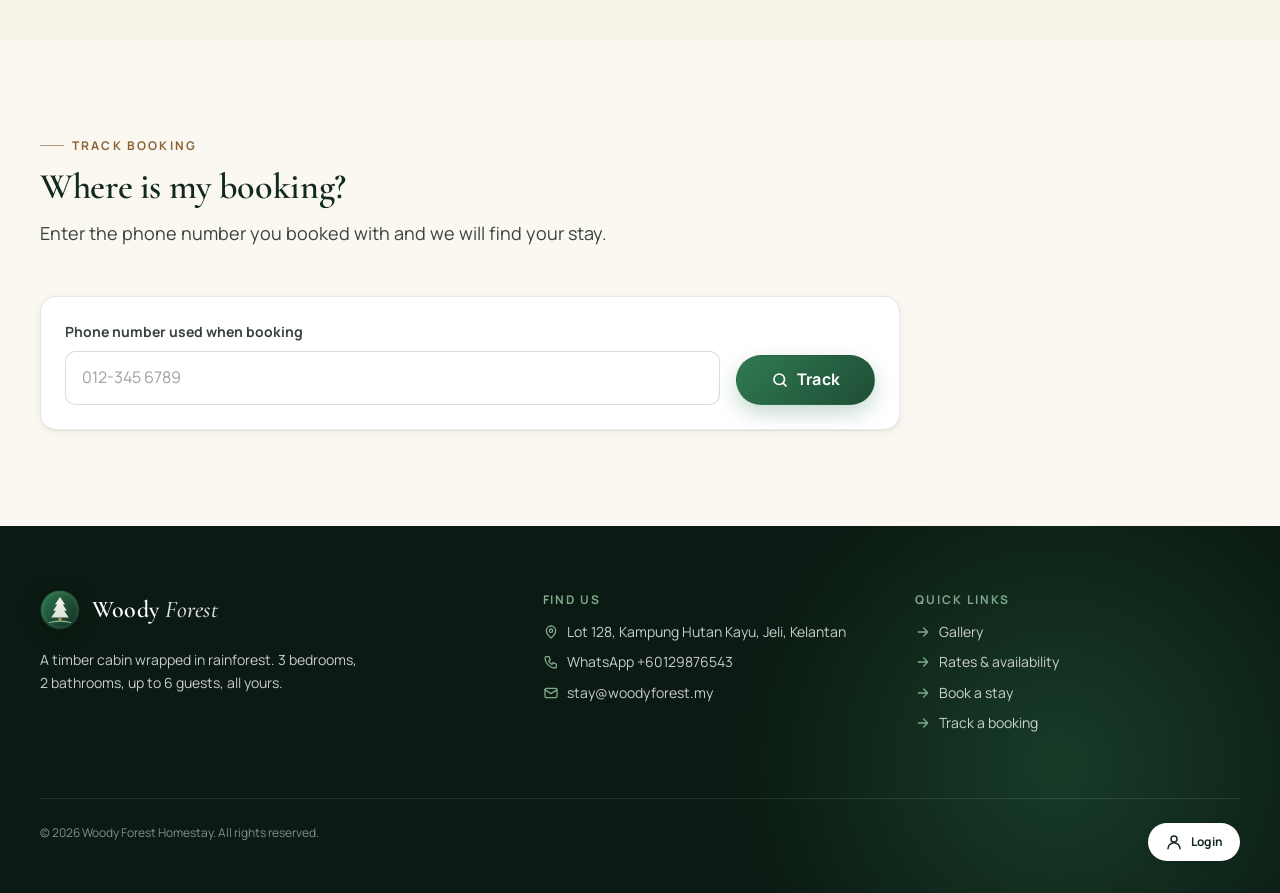
==== commit 945ebb70: "Demo entry points - Login link in navbar and footer, one-click demo sign-in, phone-only booking trac" ====
--- a/index.html
+++ b/index.html
@@ -38,7 +38,13 @@
         <a href="#rates" class="nav__link">Rates</a>
         <a href="#track" class="nav__link">Track</a>
       </nav>
-      <a href="#book" class="btn btn--primary nav__cta">Book Now</a>
+      <div class="nav__actions">
+        <a href="admin/login.html" class="btn btn--ghost btn--sm nav__owner">
+          <svg viewBox="0 0 24 24" fill="none" stroke="currentColor" stroke-width="2" stroke-linecap="round" stroke-linejoin="round"><circle cx="12" cy="8" r="4"/><path d="M4 21a8 8 0 0 1 16 0"/></svg>
+          Login
+        </a>
+        <a href="#book" class="btn btn--primary nav__cta">Book Now</a>
+      </div>
     </div>
   </header>
 
@@ -216,16 +222,12 @@
         <div class="section-head reveal">
           <span class="eyebrow">Track booking</span>
           <h2 class="h2">Where is my booking?</h2>
-          <p class="lead">Enter your reference code and the phone number you booked with.</p>
+          <p class="lead">Enter the phone number you booked with and we will find your stay.</p>
         </div>
         <div class="track__panel card card--pad reveal" id="trackPanel">
           <form class="track-form" id="trackForm" novalidate>
             <div class="field">
-              <label class="label" for="trackRef">Reference code</label>
-              <input class="input" type="text" id="trackRef" placeholder="WF-2026-0001" autocomplete="off" spellcheck="false" required>
-            </div>
-            <div class="field">
-              <label class="label" for="trackPhone">Phone number used</label>
+              <label class="label" for="trackPhone">Phone number used when booking</label>
               <input class="input" type="tel" id="trackPhone" placeholder="012-345 6789" autocomplete="tel" required>
             </div>
             <button type="submit" class="btn btn--primary btn--lg" id="trackSubmit">
--- a/css/landing.css
+++ b/css/landing.css
@@ -116,14 +116,35 @@
   transform: scaleX(1);
 }
 
-.nav__cta {
+.nav__actions {
+  display: flex;
+  align-items: center;
+  gap: var(--space-2);
   flex: none;
+}
+
+.nav__owner {
+  color: inherit;
+  opacity: 0.85;
+}
+
+.nav__owner:hover {
+  opacity: 1;
+  background: rgba(255, 255, 255, 0.14);
+}
+
+.nav.is-scrolled .nav__owner:hover {
+  background: rgba(31, 77, 53, 0.08);
 }
 
 @media (max-width: 767px) {
   .nav__links,
   .nav__cta {
     display: none;
+  }
+
+  .nav__owner {
+    padding: 0.45rem 0.7rem;
   }
 
   .nav {
@@ -1427,9 +1448,39 @@
 
 .track-form {
   display: grid;
-  grid-template-columns: 1fr 1fr auto;
+  grid-template-columns: minmax(0, 1fr) auto;
   gap: var(--space-4);
   align-items: end;
+}
+
+.track-switch {
+  display: flex;
+  flex-wrap: wrap;
+  align-items: center;
+  gap: var(--space-2);
+  padding-top: var(--space-5);
+  border-top: 1px solid var(--line);
+  font-size: var(--text-sm);
+  color: var(--muted);
+}
+
+.track-switch .chip {
+  cursor: pointer;
+  transition: background-color var(--dur-fast), color var(--dur-fast), transform var(--dur-fast) var(--ease-out);
+}
+
+.track-switch .chip:hover {
+  transform: translateY(-1px);
+}
+
+.track-switch .chip.is-active {
+  background: var(--forest-900);
+  color: var(--white);
+}
+
+.track-switch + .track-result__head {
+  border-top: 0;
+  padding-top: var(--space-4);
 }
 
 .track-form .btn {
